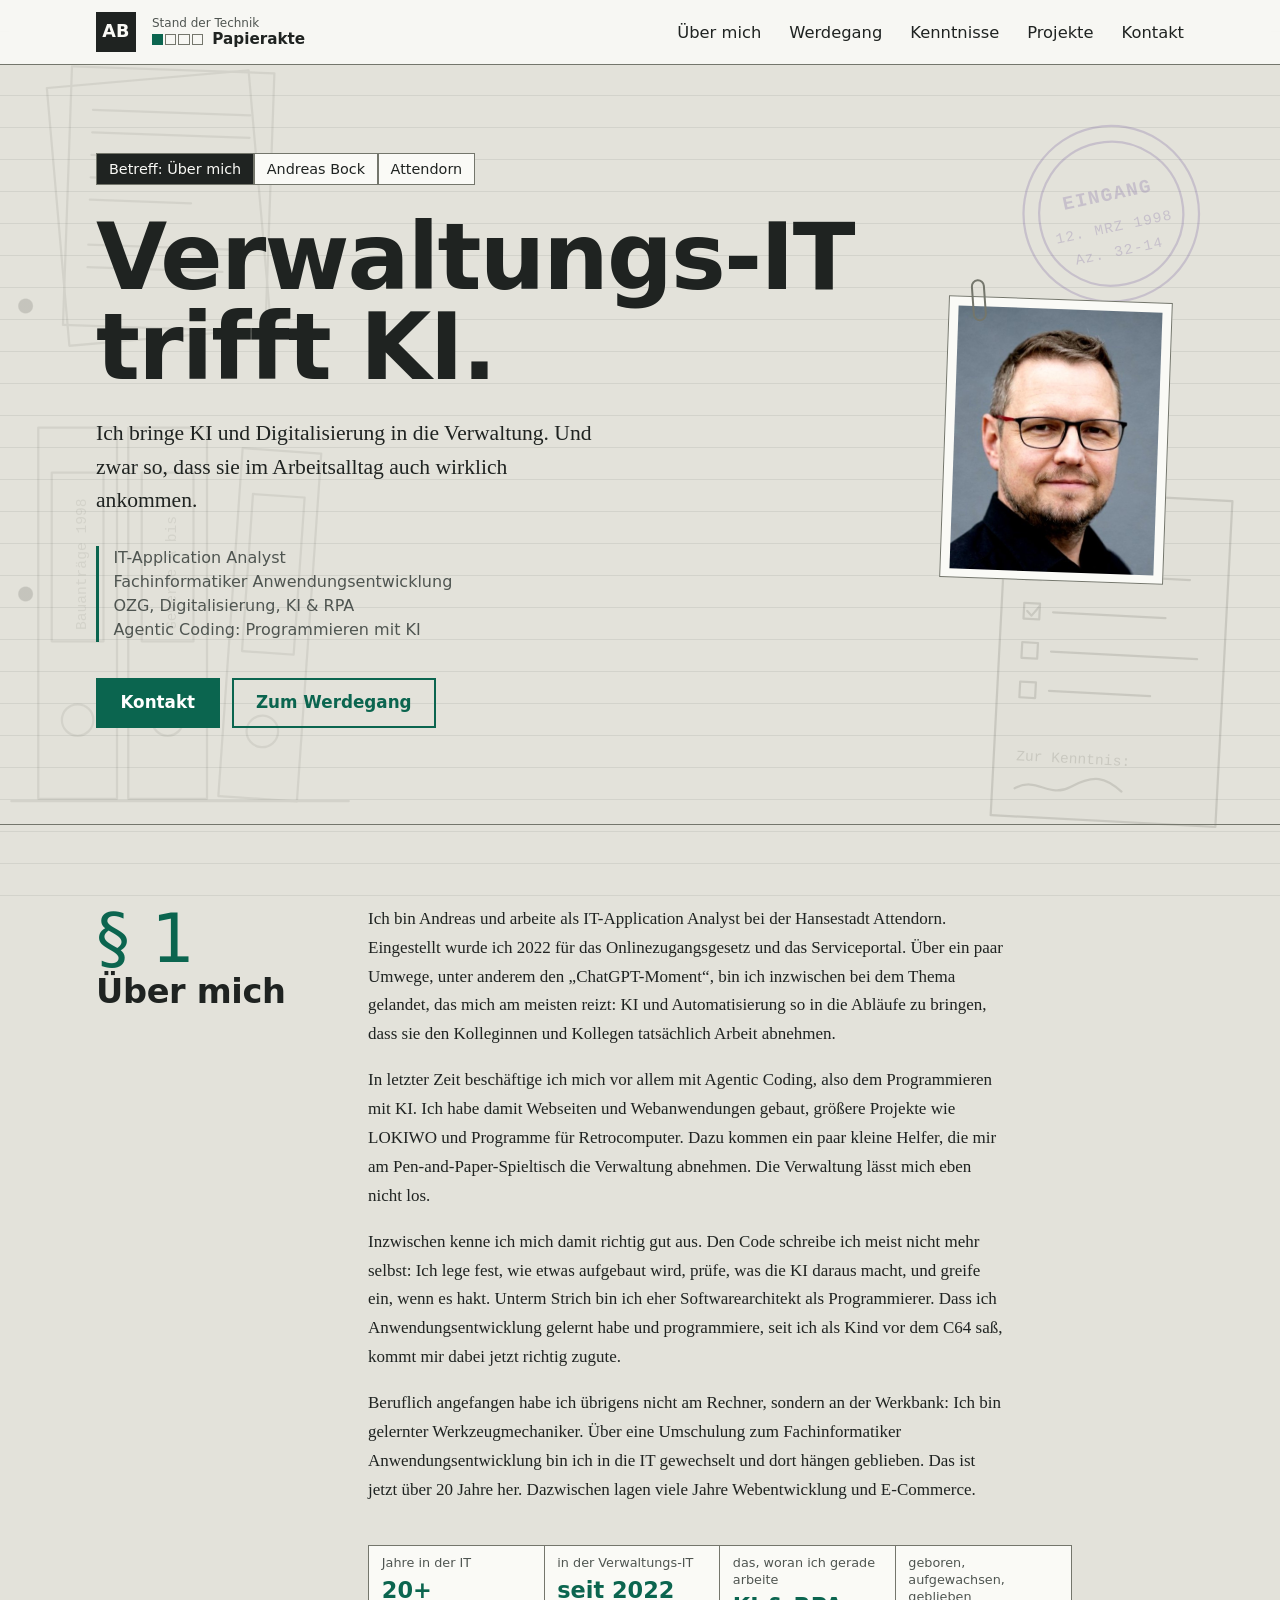
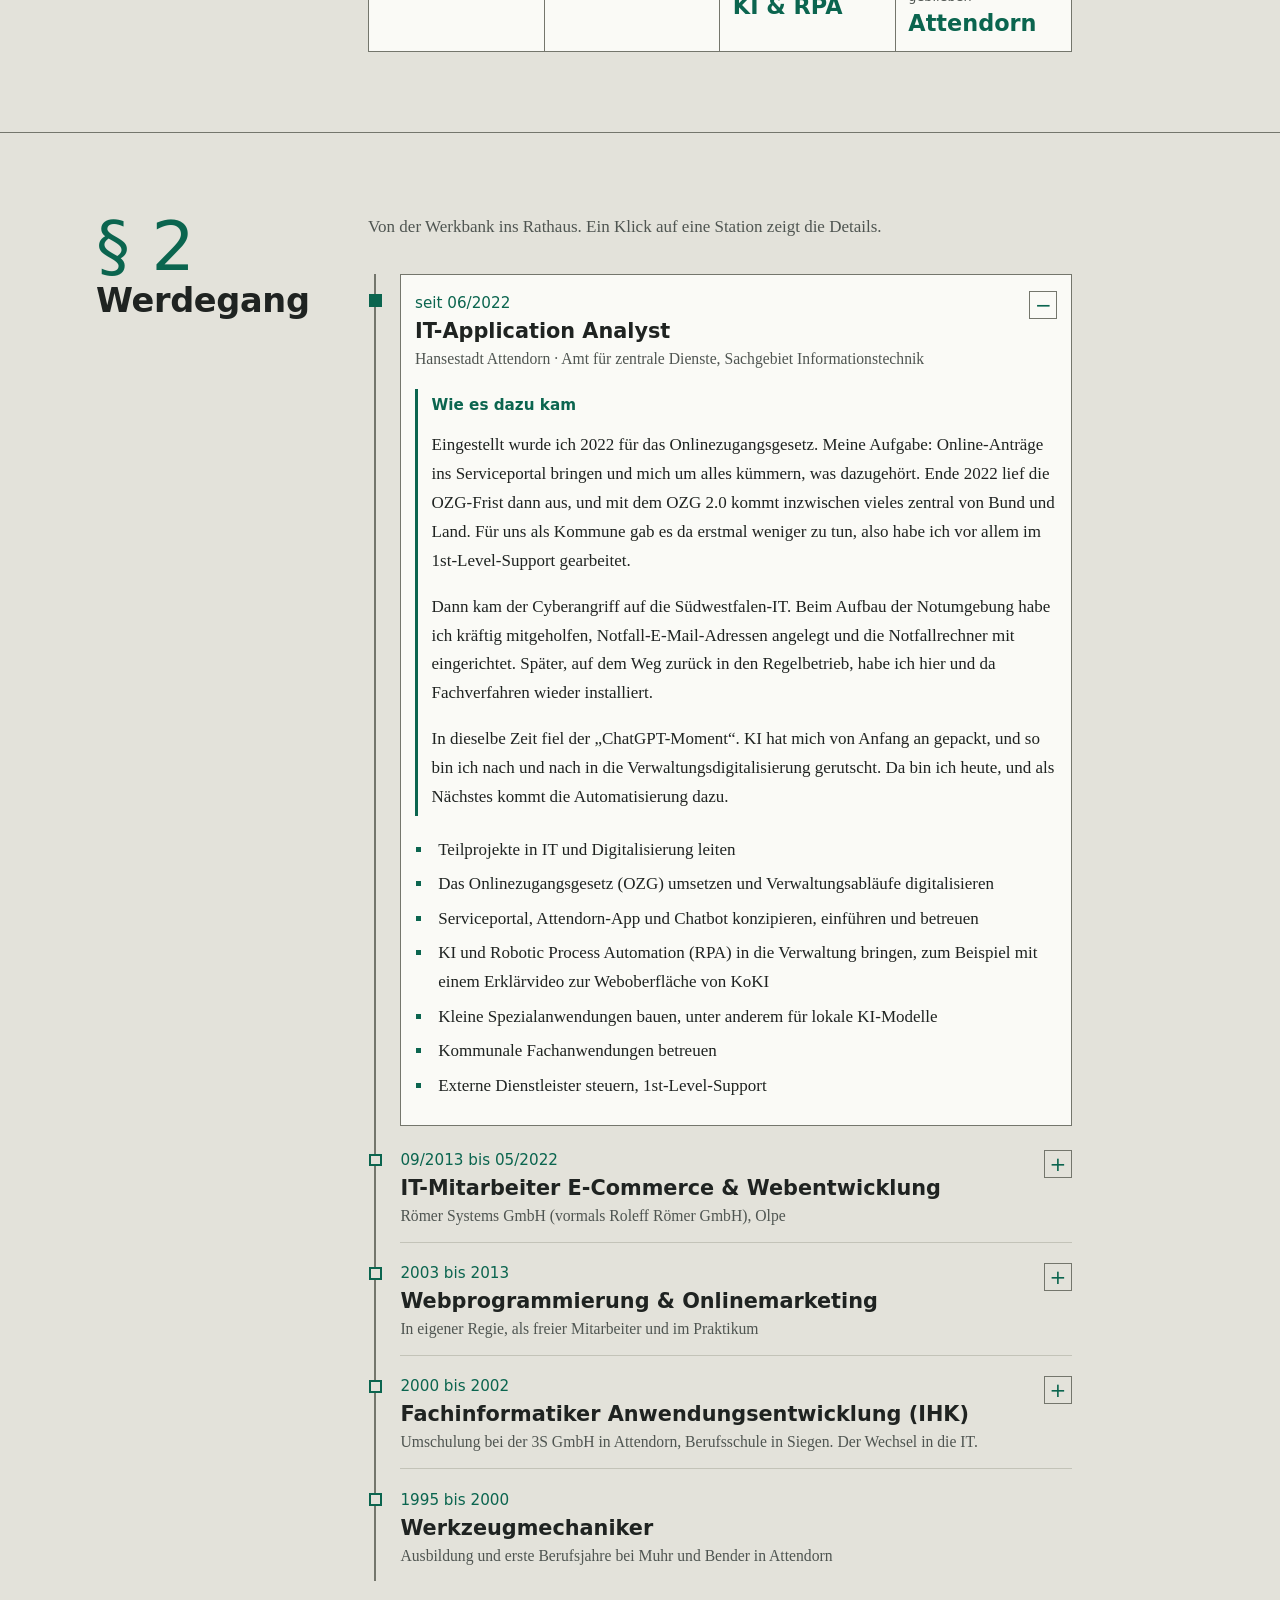
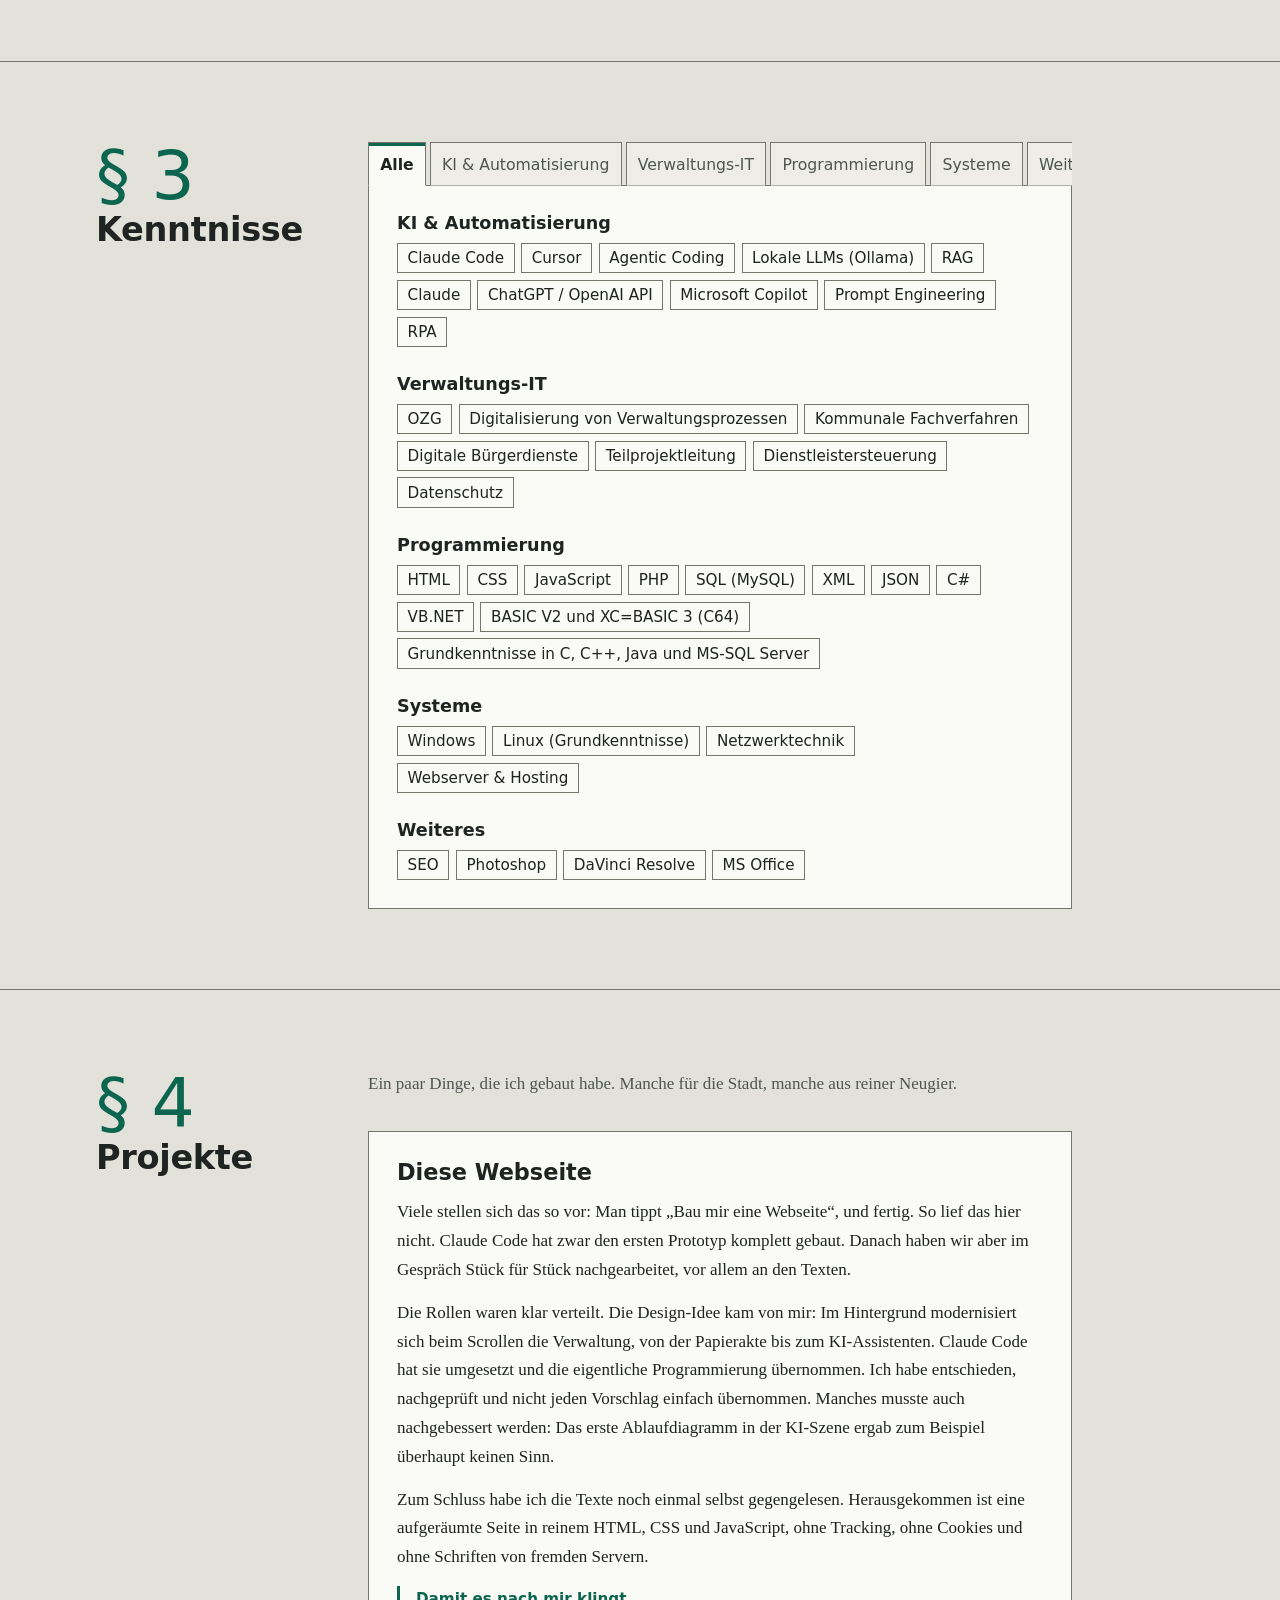
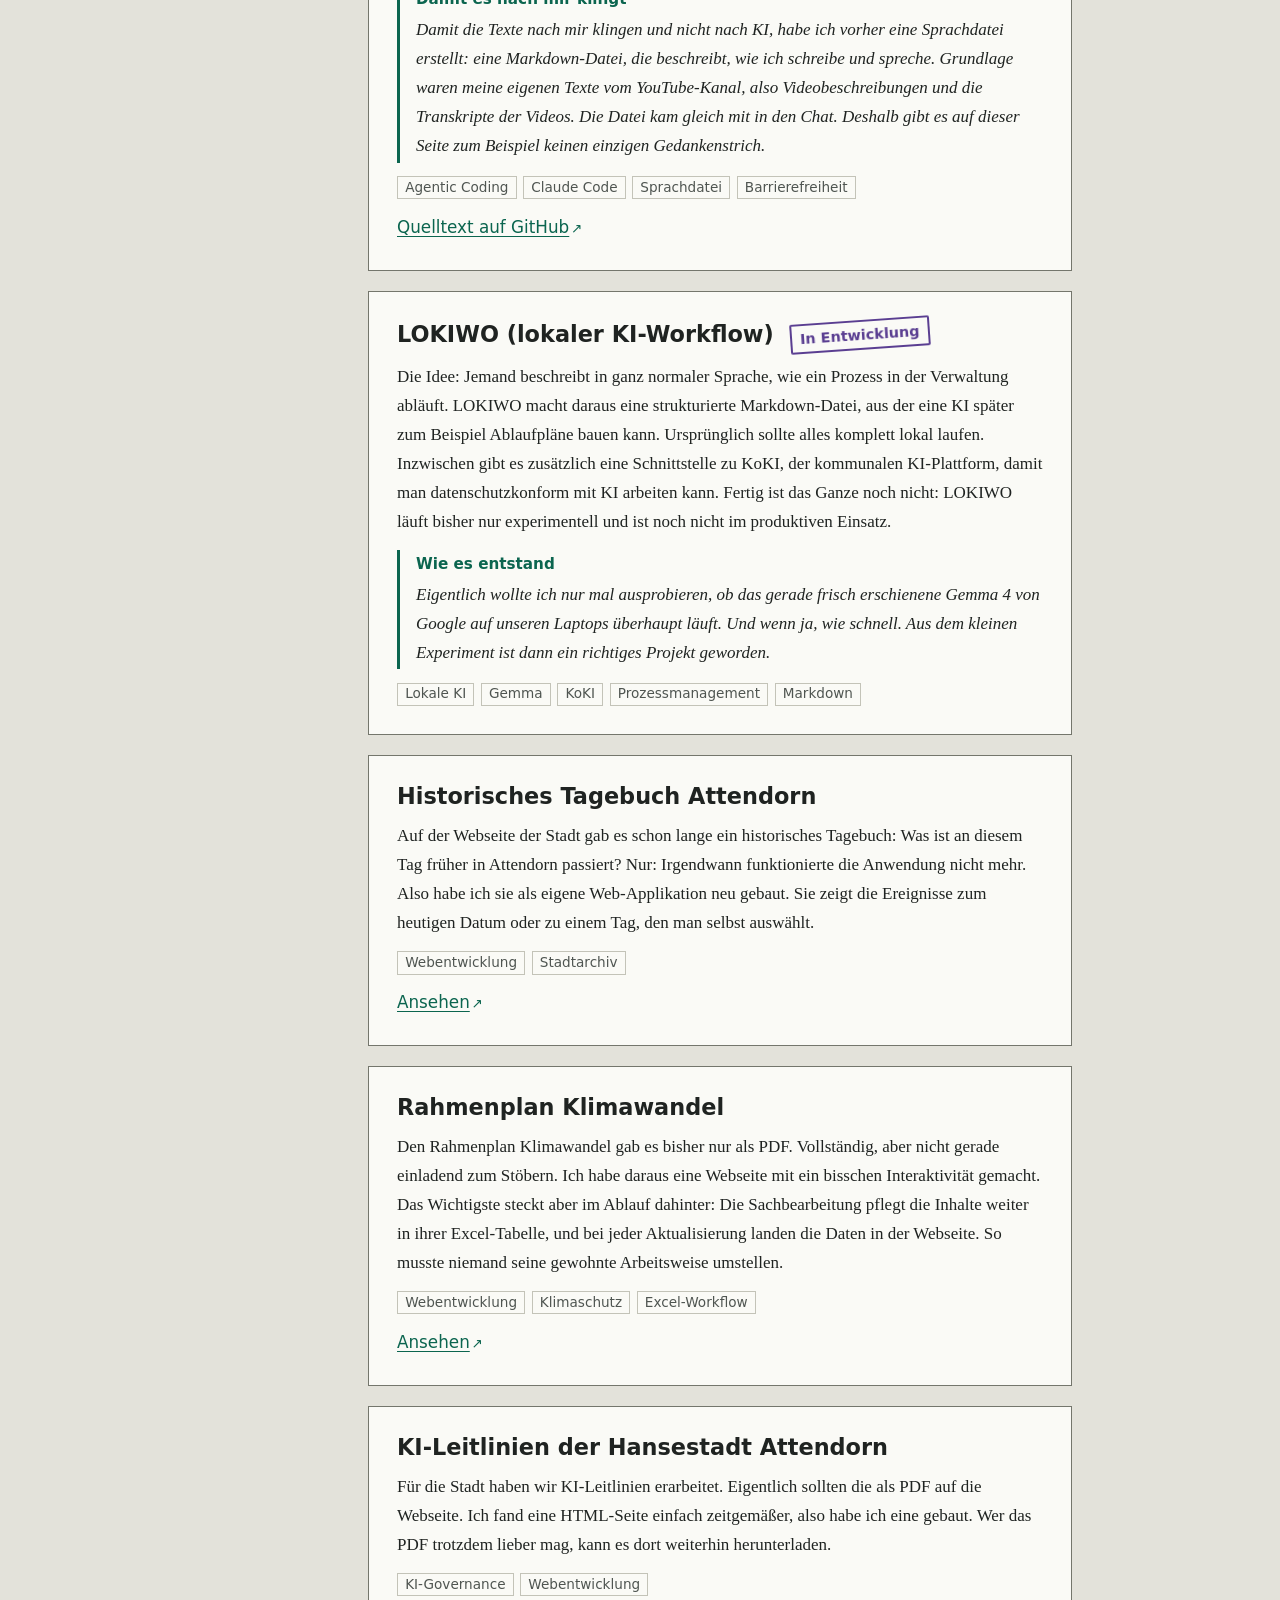
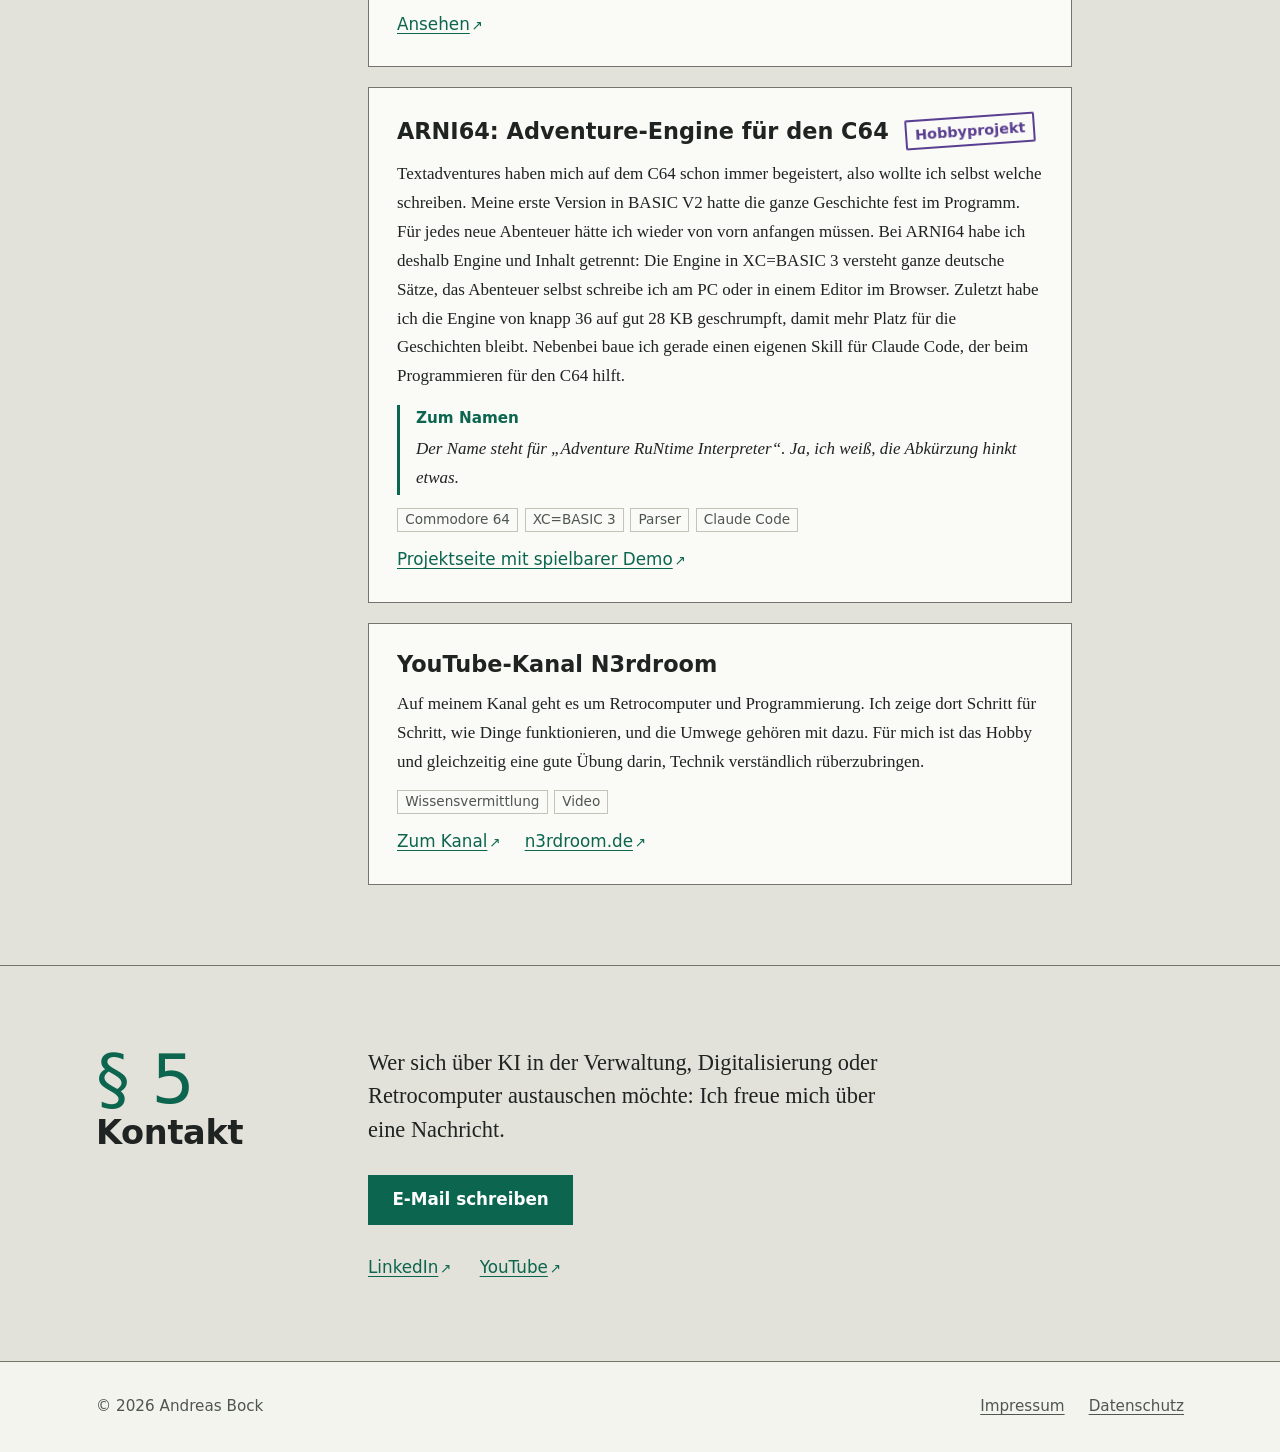
==== index.html @ 07f10ef7 "Persönliche Webseite von Andreas Bock Infoseite mit Werdegang, Kenntnissen, Projekten und Kontakt, d" ====
<!doctype html>
<html lang="de">
<head>
  <meta charset="utf-8">
  <meta name="viewport" content="width=device-width, initial-scale=1">
  <title>Andreas Bock | Verwaltungs-IT &amp; KI</title>
  <meta name="description" content="Andreas Bock, IT-Application Analyst aus Attendorn. Ich bringe Digitalisierung, KI und RPA in die Verwaltung. Hier gibt es meinen Werdegang, meine Kenntnisse und meine Projekte.">
  <meta name="color-scheme" content="light dark">
  <link rel="icon" href="assets/favicon.svg" type="image/svg+xml">
  <link rel="stylesheet" href="assets/css/style.css">
  <script>document.documentElement.classList.add("js");</script>
</head>
<body>
  <a class="skip-link" href="#main">Zum Inhalt springen</a>

  <!-- Hintergrund: Die Verwaltung modernisiert sich beim Scrollen.
       Papierakte → PDF → Webseite → KI. Rein dekorativ, Steuerung in main.js. -->
  <div class="eras" aria-hidden="true">
    <div class="era era--akte is-active" data-era="0">
      <svg class="era__side era__side--left" viewBox="0 0 320 800" preserveAspectRatio="xMinYMid meet">
        <g transform="rotate(-5 140 170)"><rect x="50" y="70" width="180" height="230"/></g>
        <g transform="rotate(2 150 175)">
          <rect x="60" y="62" width="180" height="230" class="fill"/>
          <path d="M80 100h140M80 120h140M80 140h110M80 160h140M80 180h90M80 220h140M80 240h120"/>
        </g>
        <g class="ordner">
          <rect x="34" y="380" width="70" height="330" class="fill"/>
          <rect x="46" y="420" width="46" height="150"/>
          <circle cx="69" cy="640" r="14"/>
          <text x="0" y="0" transform="translate(76 560) rotate(-90)">Bauanträge 1998</text>
          <rect x="114" y="380" width="70" height="330" class="fill"/>
          <rect x="126" y="420" width="46" height="150"/>
          <circle cx="149" cy="640" r="14"/>
          <text x="0" y="0" transform="translate(156 560) rotate(-90)">Gewerbe A bis K</text>
          <rect x="194" y="400" width="70" height="310" class="fill" transform="rotate(4 229 710)"/>
          <rect x="206" y="440" width="46" height="140" transform="rotate(4 229 710)"/>
          <circle cx="229" cy="650" r="14" transform="rotate(4 229 710)"/>
          <path d="M10 712h300"/>
        </g>
      </svg>
      <svg class="era__side era__side--right" viewBox="0 0 320 800" preserveAspectRatio="xMaxYMid meet">
        <g class="stempel" transform="rotate(-12 170 190)">
          <circle cx="170" cy="190" r="78"/>
          <circle cx="170" cy="190" r="64"/>
          <text x="170" y="178" text-anchor="middle" class="gross">EINGANG</text>
          <text x="170" y="206" text-anchor="middle">12. MRZ 1998</text>
          <text x="170" y="228" text-anchor="middle">Az. 32-14</text>
        </g>
        <path d="M118 360v-34a16 16 0 0 1 32 0v74a26 26 0 0 1-52 0v-62" class="klammer"/>
        <g transform="rotate(3 170 590)">
          <rect x="70" y="440" width="200" height="290" class="fill"/>
          <text x="90" y="478" class="gross">Laufzettel</text>
          <rect x="90" y="505" width="14" height="14"/><path d="M93 512l4 4 7-9"/><path d="M116 512h120"/>
          <rect x="90" y="540" width="14" height="14"/><path d="M93 547l4 4 7-9"/><path d="M116 547h100"/>
          <rect x="90" y="575" width="14" height="14"/><path d="M116 582h130"/>
          <rect x="90" y="610" width="14" height="14"/><path d="M116 617h90"/>
          <text x="90" y="680">Zur Kenntnis:</text>
          <path d="M90 705c20-12 30 8 50-4s30-10 45 2"/>
        </g>
      </svg>
    </div>

    <div class="era era--pdf" data-era="1">
      <svg class="era__side era__side--left" viewBox="0 0 320 800" preserveAspectRatio="xMinYMid meet">
        <g>
          <path d="M60 90h120l40 40v190H60z" class="fill"/><path d="M180 90v40h40"/>
          <rect x="84" y="150" width="56" height="28" class="voll"/><text x="112" y="170" text-anchor="middle" class="invers">PDF</text>
          <path d="M84 200h112M84 220h112M84 240h80M84 260h112M84 280h60"/>
          <text x="60" y="350">Antrag_final_v3.pdf</text>
        </g>
        <g transform="translate(20 0)">
          <path d="M60 430h120l40 40v190H60z" class="fill"/><path d="M180 430v40h40"/>
          <rect x="84" y="490" width="56" height="28" class="voll"/><text x="112" y="510" text-anchor="middle" class="invers">PDF</text>
          <path d="M84 540h112M84 560h112M84 580h80M84 600h112"/>
          <text x="60" y="690">Formular_NEU(2).pdf</text>
        </g>
      </svg>
      <svg class="era__side era__side--right" viewBox="0 0 320 800" preserveAspectRatio="xMaxYMid meet">
        <g>
          <rect x="70" y="130" width="200" height="56" rx="4" class="fill"/>
          <path d="M100 146v18m-8-8 8 8 8-8M90 172h20"/>
          <text x="128" y="164">Herunterladen</text>
          <path d="M226 168l0 30 8-7 6 12 6-3-6-12 10-1z" class="voll"/>
        </g>
        <g>
          <rect x="80" y="300" width="180" height="120" rx="6" class="fill"/>
          <rect x="105" y="270" width="130" height="40" class="fill"/>
          <rect x="105" y="400" width="130" height="80" class="fill"/>
          <path d="M120 425h100M120 445h100M120 465h70"/>
          <circle cx="235" cy="330" r="5" class="voll"/>
          <text x="80" y="520">Ausdrucken, ausfüllen,</text>
          <text x="80" y="542">unterschreiben, einscannen.</text>
        </g>
        <g>
          <rect x="90" y="600" width="160" height="110" rx="4" class="fill"/>
          <path d="M90 625h160"/>
          <text x="104" y="618">Posteingang (37)</text>
          <path d="M104 648h120M104 668h96M104 688h110"/>
        </g>
      </svg>
    </div>

    <div class="era era--web" data-era="2">
      <svg class="era__side era__side--left" viewBox="0 0 320 800" preserveAspectRatio="xMinYMid meet">
        <g>
          <rect x="30" y="110" width="270" height="340" rx="8" class="fill"/>
          <path d="M30 146h270"/>
          <circle cx="52" cy="128" r="6"/><circle cx="72" cy="128" r="6"/><circle cx="92" cy="128" r="6"/>
          <rect x="112" y="118" width="170" height="20" rx="10"/>
          <text x="124" y="133">serviceportal</text>
          <text x="54" y="186" class="gross">Antrag online stellen</text>
          <text x="54" y="220">Name</text><rect x="54" y="228" width="222" height="30" rx="3"/>
          <text x="54" y="282">E-Mail</text><rect x="54" y="290" width="222" height="30" rx="3"/>
          <rect x="54" y="338" width="16" height="16" rx="3"/><path d="M57 346l4 4 7-9"/>
          <text x="80" y="351">Daten sind korrekt</text>
          <rect x="54" y="378" width="110" height="36" rx="4" class="voll"/>
          <text x="109" y="401" text-anchor="middle" class="invers">Absenden</text>
        </g>
        <g>
          <rect x="60" y="520" width="210" height="120" rx="6" class="fill"/>
          <circle cx="94" cy="560" r="18"/><path d="M86 560l6 6 11-13"/>
          <text x="126" y="556" class="gross">Eingegangen</text>
          <text x="126" y="578">Vorgang 2024-0815</text>
          <path d="M84 608h160"/>
        </g>
      </svg>
      <svg class="era__side era__side--right" viewBox="0 0 320 800" preserveAspectRatio="xMaxYMid meet">
        <g>
          <rect x="110" y="200" width="150" height="300" rx="22" class="fill"/>
          <path d="M165 218h40"/>
          <rect x="128" y="240" width="114" height="60" rx="6"/>
          <rect x="128" y="312" width="114" height="60" rx="6"/>
          <rect x="128" y="384" width="114" height="60" rx="6"/>
          <path d="M140 262h70M140 280h50M140 334h80M140 352h40M140 406h60M140 424h70"/>
          <circle cx="185" cy="474" r="10"/>
        </g>
        <path d="M60 140h40v40h-40zM70 150h20v20h-20z"/>
        <path d="M60 560h200M60 580h160M60 600h180" class="duenn"/>
      </svg>
    </div>

    <div class="era era--ki" data-era="3">
      <!-- Links: Chat mit dem Assistenten. Rechts: woher die Antwort kommt,
           vorhandene Daten der Verwaltung fließen in die KI, die Antwort nennt die Quelle. -->
      <svg class="era__side era__side--left" viewBox="0 0 320 800" preserveAspectRatio="xMinYMid meet">
        <g>
          <rect x="30" y="140" width="270" height="420" rx="14" class="fill"/>
          <path d="M30 186h270"/>
          <text x="52" y="170" class="gross">Assistent</text>
          <rect x="54" y="206" width="230" height="64" rx="14" class="voll"/>
          <text x="70" y="232" class="invers">Was brauche ich für</text>
          <text x="70" y="252" class="invers">einen Anwohnerparkausweis?</text>
          <rect x="46" y="290" width="210" height="112" rx="14"/>
          <path d="M62 316h176M62 336h150M62 356h166"/>
          <rect x="62" y="370" width="132" height="20" rx="10"/>
          <text x="128" y="384" text-anchor="middle" class="klein">Quelle: Satzung § 3</text>
          <rect x="46" y="422" width="78" height="38" rx="14"/>
          <circle class="punkt" cx="68" cy="441" r="5"/>
          <circle class="punkt" cx="85" cy="441" r="5"/>
          <circle class="punkt" cx="102" cy="441" r="5"/>
          <rect x="46" y="500" width="238" height="40" rx="20"/>
          <text x="64" y="525">Frage stellen …</text>
        </g>
      </svg>
      <svg class="era__side era__side--right" viewBox="0 0 320 800" preserveAspectRatio="xMaxYMid meet">
        <g>
          <!-- Datenquellen -->
          <path d="M50 120v-8h44v56h-8"/>
          <path d="M42 120h32l12 12v44H42z" class="fill"/><path d="M74 120v12h12M50 144h28M50 154h28M50 164h18"/>
          <text x="64" y="200" text-anchor="middle">Satzungen</text>
          <ellipse cx="160" cy="120" rx="30" ry="9" class="fill"/>
          <path d="M130 120v46a30 9 0 0 0 60 0v-46M130 143a30 9 0 0 0 60 0"/>
          <text x="160" y="200" text-anchor="middle">Fachdaten</text>
          <rect x="224" y="112" width="54" height="62" rx="4" class="fill"/>
          <path d="M224 126h54"/>
          <text x="251" y="160" text-anchor="middle" class="gross">?</text>
          <text x="251" y="200" text-anchor="middle">FAQ</text>
          <!-- zusammenführen -->
          <path d="M64 212v40M160 212v40M251 212v40M64 252h187"/>
          <path d="M160 252v46m-7-8 7 8 7-8"/>
          <!-- KI -->
          <circle cx="160" cy="362" r="58" class="duenn"/>
          <circle cx="160" cy="362" r="44" class="fill"/>
          <text x="160" y="368" text-anchor="middle" class="gross">KI</text>
          <path d="M160 422v42m-7-8 7 8 7-8"/>
          <!-- Antwort mit Quellenangabe -->
          <path d="M74 472h172a14 14 0 0 1 14 14v82a14 14 0 0 1-14 14H104l-20 16 4-16h-14a14 14 0 0 1-14-14v-82a14 14 0 0 1 14-14z" class="fill"/>
          <text x="78" y="500" class="gross">Antwort</text>
          <path d="M78 520h162M78 538h124"/>
          <rect x="78" y="552" width="132" height="20" rx="10" class="voll"/>
          <text x="144" y="566" text-anchor="middle" class="klein invers">Quelle: Satzung § 3</text>
        </g>
      </svg>
    </div>
  </div>

  <header class="site-header">
    <nav class="nav container" aria-label="Hauptnavigation">
      <a class="nav__brand" href="#top" aria-label="Andreas Bock, zum Seitenanfang">AB</a>
      <p class="epoche" aria-hidden="true">
        <span class="epoche__label">Stand der Technik</span>
        <span class="epoche__name" data-epoche-name>Papierakte</span>
        <span class="epoche__balken"><i></i><i></i><i></i><i></i></span>
      </p>
      <button class="nav__toggle" type="button" aria-expanded="false" aria-controls="nav-menu">
        <span class="nav__toggle-bar" aria-hidden="true"></span>
        <span class="visually-hidden">Menü</span>
      </button>
      <ul class="nav__menu" id="nav-menu">
        <li><a href="#ueber-mich">Über mich</a></li>
        <li><a href="#werdegang">Werdegang</a></li>
        <li><a href="#kenntnisse">Kenntnisse</a></li>
        <li><a href="#projekte">Projekte</a></li>
        <li><a href="#kontakt">Kontakt</a></li>
      </ul>
    </nav>
  </header>

  <main id="main">
    <section class="hero" id="top">
      <div class="container hero__inner">
        <div class="hero__text">
          <!-- Beschriftungsfeld wie auf einem Aktendeckel -->
          <p class="aktenschild">
            <span class="aktenschild__feld">Betreff: Über mich</span>
            <span class="aktenschild__feld">Andreas Bock</span>
            <span class="aktenschild__feld">Attendorn</span>
          </p>
          <h1 class="hero__title"><span class="nowrap">Verwaltungs-IT</span> trifft KI.</h1>
          <p class="hero__lead">
            Ich bringe KI und Digitalisierung in die Verwaltung. Und zwar so, dass sie im
            Arbeitsalltag auch wirklich ankommen.
          </p>
          <ul class="hero__roles">
            <li>IT-Application Analyst</li>
            <li>Fachinformatiker Anwendungsentwicklung</li>
            <li>OZG, Digitalisierung, KI&nbsp;&amp;&nbsp;RPA</li>
            <li>Agentic Coding: Programmieren mit KI</li>
          </ul>
          <div class="hero__actions">
            <a class="button button--primary" href="#kontakt">Kontakt</a>
            <a class="button button--ghost" href="#werdegang">Zum Werdegang</a>
          </div>
        </div>
        <!-- Passbild mit Büroklammer. Bild im Format 35:45. -->
        <figure class="passbild">
          <img src="assets/img/andreas-bock.jpg" alt="Porträt von Andreas Bock" width="467" height="600">
        </figure>
      </div>
    </section>

    <section class="section" id="ueber-mich" aria-labelledby="ueber-mich-titel">
      <div class="container section__grid">
        <header class="section__head">
          <p class="section__nr" aria-hidden="true">§ 1</p>
          <h2 class="section__title" id="ueber-mich-titel">Über mich</h2>
        </header>
        <div class="section__body about">
          <p>
            Ich bin Andreas und arbeite als IT-Application Analyst bei der Hansestadt Attendorn.
            Eingestellt wurde ich 2022 für das Onlinezugangsgesetz und das Serviceportal. Über ein
            paar Umwege, unter anderem den „ChatGPT-Moment“, bin ich inzwischen bei dem Thema
            gelandet, das mich am meisten reizt: KI und Automatisierung so in die Abläufe zu
            bringen, dass sie den Kolleginnen und Kollegen tatsächlich Arbeit abnehmen.
          </p>
          <p>
            In letzter Zeit beschäftige ich mich vor allem mit Agentic Coding, also dem
            Programmieren mit KI. Ich habe damit Webseiten und Webanwendungen gebaut, größere
            Projekte wie LOKIWO und Programme für Retrocomputer. Dazu kommen ein paar kleine
            Helfer, die mir am Pen-and-Paper-Spieltisch die Verwaltung abnehmen. Die
            Verwaltung lässt mich eben nicht los.
          </p>
          <p>
            Inzwischen kenne ich mich damit richtig gut aus. Den Code schreibe ich meist nicht
            mehr selbst: Ich lege fest, wie etwas aufgebaut wird, prüfe, was die KI daraus macht,
            und greife ein, wenn es hakt. Unterm Strich bin ich eher Softwarearchitekt als
            Programmierer. Dass ich Anwendungsentwicklung gelernt habe und programmiere, seit ich
            als Kind vor dem C64 saß, kommt mir dabei jetzt richtig zugute.
          </p>
          <p>
            Beruflich angefangen habe ich übrigens nicht am Rechner, sondern an der Werkbank: Ich bin
            gelernter Werkzeugmechaniker. Über eine Umschulung zum Fachinformatiker
            Anwendungsentwicklung bin ich in die IT gewechselt und dort hängen geblieben. Das ist
            jetzt über 20&nbsp;Jahre her. Dazwischen lagen viele Jahre Webentwicklung und E-Commerce.
          </p>
          <ul class="facts" aria-label="Kurz zusammengefasst">
          <li class="fact"><span class="fact__value">20+</span><span class="fact__label">Jahre in der IT</span></li>
          <li class="fact"><span class="fact__value">seit 2022</span><span class="fact__label">in der Verwaltungs-IT</span></li>
          <li class="fact"><span class="fact__value">KI &amp; RPA</span><span class="fact__label">das, woran ich gerade arbeite</span></li>
          <li class="fact"><span class="fact__value">Attendorn</span><span class="fact__label">geboren, aufgewachsen, geblieben</span></li>
          </ul>
        </div>
      </div>
    </section>

    <section class="section" data-epoche="1" id="werdegang" aria-labelledby="werdegang-titel">
      <div class="container section__grid">
        <header class="section__head">
          <p class="section__nr" aria-hidden="true">§ 2</p>
          <h2 class="section__title" id="werdegang-titel">Werdegang</h2>
        </header>
        <div class="section__body">
          <p class="section__intro">Von der Werkbank ins Rathaus. Ein Klick auf eine Station zeigt die Details.</p>
          <ol class="timeline" id="timeline"></ol>
        </div>
      </div>
    </section>

    <section class="section" data-epoche="2" id="kenntnisse" aria-labelledby="kenntnisse-titel">
      <div class="container section__grid">
        <header class="section__head">
          <p class="section__nr" aria-hidden="true">§ 3</p>
          <h2 class="section__title" id="kenntnisse-titel">Kenntnisse</h2>
        </header>
        <div class="section__body">
          <div class="filter" role="group" aria-label="Kenntnisse filtern" id="skill-filter"></div>
          <div class="skills" id="skills" aria-live="polite"></div>
        </div>
      </div>
    </section>

    <section class="section" data-epoche="3" id="projekte" aria-labelledby="projekte-titel">
      <div class="container section__grid">
        <header class="section__head">
          <p class="section__nr" aria-hidden="true">§ 4</p>
          <h2 class="section__title" id="projekte-titel">Projekte</h2>
        </header>
        <div class="section__body">
          <p class="section__intro">
            Ein paar Dinge, die ich gebaut habe. Manche für die Stadt, manche aus reiner Neugier.
          </p>
          <div class="projects" id="projects"></div>
        </div>
      </div>
    </section>

    <section class="section" id="kontakt" aria-labelledby="kontakt-titel">
      <div class="container section__grid">
        <header class="section__head">
          <p class="section__nr" aria-hidden="true">§ 5</p>
          <h2 class="section__title" id="kontakt-titel">Kontakt</h2>
        </header>
        <div class="section__body contact">
          <p class="contact__lead">
            Wer sich über KI in der Verwaltung, Digitalisierung oder Retrocomputer austauschen
            möchte: Ich freue mich über eine Nachricht.
          </p>
          <p>
            <a class="button button--primary js-email" href="#kontakt">E-Mail schreiben</a>
          </p>
          <noscript><p>E-Mail: andreas.bock02 [at] gmail.com</p></noscript>
          <ul class="contact__links" id="profile-links"></ul>
        </div>
      </div>
    </section>
  </main>

  <footer class="site-footer">
    <div class="container site-footer__inner">
      <p>© <span class="js-year">2026</span> Andreas Bock</p>
      <ul class="site-footer__links">
        <li><a href="impressum.html">Impressum</a></li>
        <li><a href="datenschutz.html">Datenschutz</a></li>
      </ul>
    </div>
  </footer>

  <script src="content/profil.js"></script>
  <script src="assets/js/main.js"></script>
</body>
</html>
---- assets/css/style.css ----
/* ==========================================================================
   Webseite Andreas Bock
   Leitidee: Beim Scrollen modernisiert sich die Verwaltung im Hintergrund,
   von der Papierakte über PDF und Online-Formular bis zum KI-Assistenten.

   Vorbild für den Vordergrund ist die Amtsstube selbst:
   - Recyclingpapier statt Hochglanz, Grünstift als Akzent (in Behörden die Farbe
     der Leitung), Stempelviolett für Status-Stempel und später den KI-Assistenten.
   - DIN als Schrift der Amtsschilder für Überschriften und Beschriftungen,
     eine ruhige Serif für den Fließtext.
   - Formular-Layout: Randspalte mit „§ n“ und Überschrift, rechts der Inhalt.
   Nur Systemschriften, nichts wird von fremden Servern geladen.
   ========================================================================== */

:root {
  /* Inhalt */
  --text: #1f2321;
  --muted: #4f5551;
  --line: #c3c3b8;
  --line-strong: #74766c;
  --surface: #fafaf6;
  --accent: #0b654f;          /* Grünstift */
  --accent-strong: #074a3a;
  --accent-soft: #dde9e2;
  --on-accent: #ffffff;
  --stempel: #5a3e91;         /* Stempelkissen */
  --focus: #b8420d;

  /* Epochen-Hintergründe */
  --akte-bg: #e3e2da;         /* Recyclingpapier */
  --akte-ink: #66665b;
  --akte-linie: rgb(70 80 75 / 0.10);
  --akte-loch: rgb(40 40 34 / 0.16);
  --pdf-bg: #dcdee2;          /* Grau des PDF-Betrachters */
  --pdf-ink: #5c636d;
  --pdf-blatt: rgb(255 255 255 / 0.38);
  --web-bg: #e6edf1;
  --web-ink: #476378;
  --web-raster: rgb(40 90 120 / 0.07);
  --ki-bg: #e9e7f1;
  --ki-ink: #5a4f98;

  --din: Bahnschrift, "DIN Alternate", "DIN Next", "D-DIN", "Roboto Condensed",
         "Arial Narrow", system-ui, sans-serif;
  --text-serif: Charter, "Bitstream Charter", "Sitka Text", Cambria, Georgia, serif;
  --schreibmaschine: "Courier New", Courier, monospace;
  --header-h: 4rem;
  --max: 72rem;
  --rand: 14rem;              /* Breite der Randspalte */
}

@media (prefers-color-scheme: dark) {
  :root {
    --text: #e4e5df;
    --muted: #a7aaa2;
    --line: #3a3d38;
    --line-strong: #6a6e66;
    --surface: #222421;
    --accent: #72c4a7;
    --accent-strong: #a0dcc6;
    --accent-soft: #1b2e27;
    --on-accent: #08201a;
    --stempel: #b7a3e8;
    --focus: #f59a5b;

    --akte-bg: #1a1b19;
    --akte-ink: #9c9b8c;
    --akte-linie: rgb(220 225 215 / 0.05);
    --akte-loch: rgb(0 0 0 / 0.45);
    --pdf-bg: #17181b;
    --pdf-ink: #8b939e;
    --pdf-blatt: rgb(255 255 255 / 0.03);
    --web-bg: #111920;
    --web-ink: #7e9db6;
    --web-raster: rgb(140 180 210 / 0.06);
    --ki-bg: #16141f;
    --ki-ink: #a49be6;
  }
}

/* ---------- Grundlagen ---------- */

*, *::before, *::after { box-sizing: border-box; }

html {
  scroll-behavior: smooth;
  scroll-padding-top: calc(var(--header-h) + 1rem);
  -webkit-text-size-adjust: 100%;
}

@media (prefers-reduced-motion: reduce) {
  html { scroll-behavior: auto; }
  *, *::before, *::after { transition: none !important; animation: none !important; }
}

body {
  margin: 0;
  background: var(--akte-bg); /* Fallback ohne JavaScript */
  color: var(--text);
  font-family: var(--text-serif);
  font-size: 1.0625rem;
  line-height: 1.7;
  font-kerning: normal;
}

h1, h2, h3 {
  margin: 0;
  font-family: var(--din);
  font-weight: 600;
  line-height: 1.1;
}
p { margin: 0 0 1em; }
p:last-child { margin-bottom: 0; }
ul, ol { margin: 0; padding: 0; list-style: none; }

a { color: var(--accent); text-decoration-thickness: 1px; text-underline-offset: 0.2em; }
a:hover { color: var(--accent-strong); text-decoration-thickness: 2px; }

a.external::after {
  content: "\2197"; /* ↗ */
  display: inline-block;
  margin-left: 0.15em;
  font-size: 0.8em;
  text-decoration: none;
}

:focus-visible {
  outline: 3px solid var(--focus);
  outline-offset: 3px;
}

.container {
  width: 100%;
  max-width: var(--max);
  margin: 0 auto;
  padding: 0 1rem;
}
@media (min-width: 640px) { .container { padding: 0 2rem; } }

.nowrap { white-space: nowrap; }

.visually-hidden {
  position: absolute !important;
  width: 1px; height: 1px;
  overflow: hidden;
  clip: rect(0 0 0 0);
  white-space: nowrap;
}

.skip-link {
  position: absolute;
  left: 1rem; top: -4rem;
  z-index: 100;
  padding: 0.6rem 1rem;
  background: var(--accent);
  color: var(--on-accent);
  font-family: var(--din);
}
.skip-link:focus { top: 1rem; color: var(--on-accent); }

/* ---------- Epochen im Hintergrund ---------- */

.eras {
  position: fixed;
  inset: 0;
  z-index: -1;
  pointer-events: none;
}
.era {
  position: absolute;
  inset: 0;
  opacity: 0;
  transition: opacity 0.25s linear;
}
.era--akte { opacity: 1; } /* Startzustand, auch ohne JavaScript */

/* Papierakte: Kanzleilinien und am linken Rand die Lochung für den Ordner */
.era--akte {
  color: var(--akte-ink);
  background:
    repeating-linear-gradient(180deg, transparent 0 calc(2rem - 1px), var(--akte-linie) calc(2rem - 1px) 2rem),
    var(--akte-bg);
}
@media (min-width: 1100px) {
  .era--akte {
    background:
      radial-gradient(circle at 1.6rem 34%, var(--akte-loch) 0.42rem, transparent 0.5rem),
      radial-gradient(circle at 1.6rem 66%, var(--akte-loch) 0.42rem, transparent 0.5rem),
      repeating-linear-gradient(180deg, transparent 0 calc(2rem - 1px), var(--akte-linie) calc(2rem - 1px) 2rem),
      var(--akte-bg);
  }
}
.era--akte .era__side text { font-family: var(--schreibmaschine); }

/* PDF: das Grau des Betrachters, in der Mitte die helle Seite */
.era--pdf {
  color: var(--pdf-ink);
  background:
    linear-gradient(90deg, transparent calc(50% - 26rem), var(--pdf-blatt) calc(50% - 26rem), var(--pdf-blatt) calc(50% + 26rem), transparent calc(50% + 26rem)),
    var(--pdf-bg);
}
.era--pdf .era__side text { font-family: Arial, Helvetica, sans-serif; }

.era--web {
  color: var(--web-ink);
  background:
    repeating-linear-gradient(90deg, transparent 0 39px, var(--web-raster) 39px 40px),
    repeating-linear-gradient(180deg, transparent 0 39px, var(--web-raster) 39px 40px),
    var(--web-bg);
}
.era--web .era__side text { font-family: system-ui, -apple-system, "Segoe UI", Roboto, sans-serif; }

.era--ki {
  color: var(--ki-ink);
  background:
    radial-gradient(60vw 50vh at 85% 15%, color-mix(in srgb, var(--ki-ink) 14%, transparent), transparent 70%),
    radial-gradient(50vw 50vh at 10% 90%, color-mix(in srgb, var(--ki-ink) 8%, transparent), transparent 70%),
    var(--ki-bg);
}
.era--ki .era__side text { font-family: system-ui, -apple-system, "Segoe UI", Roboto, sans-serif; }

.era__side {
  position: absolute;
  top: 0;
  height: 100vh;
  width: auto;
  max-width: 40vw;
  opacity: 0.14;
  fill: none;
  stroke: currentColor;
  stroke-width: 2;
  stroke-linecap: round;
  stroke-linejoin: round;
}
.era__side--left { left: 0; }
.era__side--right { right: 0; }
@media (min-width: 1100px) { .era__side { opacity: 0.2; } }
/* Links liegt die Randspalte mit § und Überschrift; dort leiser zeichnen,
   bis der Seitenrand breit genug ist, dass sich nichts mehr überlappt. */
@media (min-width: 900px) { .era__side--left { opacity: 0.12; } }
@media (min-width: 1800px) { .era__side { opacity: 0.5; } }

.era__side text {
  fill: currentColor;
  stroke: none;
  font-size: 13px;
}
.era__side text.gross { font-size: 17px; font-weight: 700; }
.era__side text.klein { font-size: 11px; }
.era__side .fill { fill: color-mix(in srgb, currentColor 7%, transparent); }
.era__side .voll { fill: currentColor; }
.era__side text.invers { fill: var(--surface); font-weight: 700; }
.era__side .duenn { stroke-width: 1; stroke-dasharray: 4 6; }
.era--akte .stempel { color: var(--stempel); }
.era--akte .stempel text { letter-spacing: 0.08em; }

/* Tipp-Punkte des KI-Assistenten */
.era__side .punkt { fill: currentColor; stroke: none; animation: tippen 1.2s infinite ease-in-out; }
.era__side .punkt:nth-of-type(2) { animation-delay: 0.15s; }
.era__side .punkt:nth-of-type(3) { animation-delay: 0.3s; }
@keyframes tippen {
  0%, 60%, 100% { opacity: 0.25; }
  30% { opacity: 1; }
}

/* ---------- Buttons ---------- */

.button {
  display: inline-flex;
  align-items: center;
  justify-content: center;
  min-height: 3rem;
  padding: 0.55rem 1.4rem;
  border: 2px solid var(--accent);
  font-family: var(--din);
  font-size: 1.05rem;
  font-weight: 600;
  text-decoration: none;
  transition: background-color 0.15s, color 0.15s;
}
.button--primary { background: var(--accent); color: var(--on-accent); }
.button--primary:hover { background: var(--accent-strong); border-color: var(--accent-strong); color: var(--on-accent); }
.button--ghost { color: var(--accent); background: transparent; }
.button--ghost:hover { background: var(--accent-soft); color: var(--accent-strong); }

/* ---------- Kopfzeile / Navigation ---------- */

.site-header {
  position: sticky;
  top: 0;
  z-index: 50;
  background: color-mix(in srgb, var(--surface) 88%, transparent);
  backdrop-filter: blur(8px);
  -webkit-backdrop-filter: blur(8px);
  border-bottom: 1px solid var(--line-strong);
}

.nav {
  display: flex;
  align-items: center;
  gap: 1rem;
  height: var(--header-h);
  font-family: var(--din);
}

.nav__brand {
  display: grid;
  place-items: center;
  flex: none;
  width: 2.5rem; height: 2.5rem;
  background: var(--text);
  color: var(--surface);
  font-size: 1.1rem;
  font-weight: 700;
  letter-spacing: 0.02em;
  text-decoration: none;
}
.nav__brand:hover { background: var(--accent); color: var(--on-accent); }

/* Epochen-Anzeige im Kopf: wie die Schrittanzeige eines Online-Antrags */
.epoche {
  display: grid;
  grid-template-columns: auto auto;
  grid-template-areas: "label label" "balken name";
  align-items: center;
  column-gap: 0.6rem;
  margin: 0 auto 0 0;
  line-height: 1.2;
}
.epoche__label { grid-area: label; font-size: 0.75rem; color: var(--muted); }
.epoche__name { grid-area: name; font-size: 0.95rem; font-weight: 600; white-space: nowrap; }
.epoche__balken { grid-area: balken; display: flex; gap: 2px; }
.epoche__balken i {
  width: 0.7rem; height: 0.7rem;
  border: 1.5px solid var(--line-strong);
  transition: background-color 0.3s, border-color 0.3s;
}
.epoche__balken i.is-on { background: var(--accent); border-color: var(--accent); }

.nav__menu a {
  color: var(--text);
  text-decoration: none;
  font-size: 1.02rem;
}
.nav__menu a:hover { color: var(--accent); text-decoration: underline; }

.nav__toggle {
  display: none;
  flex: none;
  width: 2.75rem; height: 2.75rem;
  padding: 0;
  border: 1.5px solid var(--line-strong);
  background: transparent;
  color: var(--text);
  cursor: pointer;
}
.nav__toggle-bar,
.nav__toggle-bar::before,
.nav__toggle-bar::after {
  display: block;
  width: 1.2rem; height: 2px;
  margin: 0 auto;
  background: currentColor;
  transition: transform 0.2s;
}
.nav__toggle-bar { position: relative; }
.nav__toggle-bar::before,
.nav__toggle-bar::after { content: ""; position: absolute; left: 0; }
.nav__toggle-bar::before { top: -6px; }
.nav__toggle-bar::after { top: 6px; }
.nav__toggle[aria-expanded="true"] .nav__toggle-bar { background: transparent; }
.nav__toggle[aria-expanded="true"] .nav__toggle-bar::before { transform: translateY(6px) rotate(45deg); }
.nav__toggle[aria-expanded="true"] .nav__toggle-bar::after { transform: translateY(-6px) rotate(-45deg); }

@media (min-width: 861px) {
  .nav__menu { display: flex; gap: 1.75rem; }
}

/* Auf schmalen Bildschirmen klappt das Menü unter der Kopfzeile auf. Ohne JavaScript
   (kein Klick möglich) bleibt es einfach sichtbar. */
@media (max-width: 860px) {
  .js .nav__toggle { display: block; }
  .nav__menu { display: flex; flex-wrap: wrap; gap: 0.25rem 1rem; font-size: 0.9rem; }
  .js .nav__menu {
    position: absolute;
    top: var(--header-h); left: 0; right: 0;
    display: none;
    padding: 0.25rem 1rem 0.75rem;
    background: var(--surface);
    border-bottom: 1px solid var(--line-strong);
  }
  .js .nav__menu.is-open { display: block; }
  .js .nav__menu a { display: block; padding: 0.8rem 0.25rem; border-bottom: 1px solid var(--line); font-size: 1.1rem; }
  .js .nav__menu li:last-child a { border-bottom: 0; }
}

/* ---------- Hero ---------- */

.hero { padding: 2.5rem 0 3.5rem; }
@media (min-width: 761px) { .hero { padding: 5.5rem 0 6rem; } }

.hero__inner {
  display: grid;
  gap: 2.25rem;
  align-items: start;
}
@media (min-width: 761px) {
  .hero__inner { grid-template-columns: 1fr auto; gap: 4rem; align-items: center; }
}

/* Beschriftungsfeld vom Aktendeckel */
.aktenschild {
  display: inline-grid;
  grid-template-columns: auto auto;
  gap: 1.5px;
  margin-bottom: 1.75rem;
  border: 1.5px solid var(--line-strong);
  background: var(--line-strong);
  font-family: var(--din);
  font-size: 0.9rem;
  line-height: 1.3;
}
@media (min-width: 480px) { .aktenschild { grid-template-columns: repeat(3, auto); } }
.aktenschild__feld { padding: 0.35rem 0.75rem; background: var(--surface); }
.aktenschild__feld:first-child { background: var(--text); color: var(--surface); }
@media (max-width: 479px) { .aktenschild__feld:first-child { grid-column: 1 / -1; } }

.hero__title {
  font-size: clamp(2.75rem, 10vw, 5.75rem);
  font-weight: 700;
  font-stretch: 87.5%;
  line-height: 0.98;
  letter-spacing: -0.02em;
  text-wrap: balance;
}
.hero__lead {
  margin: 1.5rem 0 1.75rem;
  max-width: 32rem;
  font-size: clamp(1.15rem, 2.6vw, 1.35rem);
  line-height: 1.55;
}
.hero__roles {
  padding-left: 0.9rem;
  border-left: 3px solid var(--accent);
  font-family: var(--din);
  font-size: 1rem;
  line-height: 1.5;
  color: var(--muted);
}
.hero__actions { display: flex; flex-wrap: wrap; gap: 0.75rem; margin-top: 2.25rem; }

/* Passbild mit Büroklammer */
.passbild {
  position: relative;
  margin: 0;
  order: -1;
  justify-self: start;
  width: clamp(7.5rem, 26vw, 14rem);
  padding: 0.55rem;
  background: var(--surface);
  border: 1px solid var(--line-strong);
  transform: rotate(2deg);
}
@media (min-width: 761px) { .passbild { order: 0; justify-self: end; margin-right: 1rem; } }
/* Solange nur der Platzhalter drin ist, braucht das Handy dafür keinen Platz. */
@media (max-width: 760px) { .passbild:has(.passbild__bild--leer) { display: none; } }
.passbild::before { /* Büroklammer */
  content: "";
  position: absolute;
  top: -1.1rem; left: 1.4rem;
  width: 0.9rem; height: 2.6rem;
  border: 2px solid var(--line-strong);
  border-radius: 0.5rem;
  transform: rotate(-6deg);
}
.passbild img,
.passbild__bild {
  display: block;
  width: 100%;
  height: auto;
  aspect-ratio: 35 / 45;
  object-fit: cover;
}
.passbild__bild--leer {
  display: grid;
  place-content: center;
  gap: 0.1rem;
  text-align: center;
  border: 1px dashed var(--line-strong);
  color: var(--muted);
  font-family: var(--din);
  font-size: 0.95rem;
}
.passbild__bild--leer small { font-size: 0.8rem; }

/* ---------- Abschnitte: Randspalte mit § und Überschrift ---------- */

.section { padding: 3.5rem 0; border-top: 1px solid var(--line-strong); }
@media (min-width: 761px) { .section { padding: 5rem 0; } }

.section__grid { display: grid; grid-template-columns: minmax(0, 1fr); gap: 1.25rem; }
@media (min-width: 900px) {
  .section__grid { grid-template-columns: var(--rand) minmax(0, 1fr); gap: 3rem; }
  .section__head {
    position: sticky;
    top: calc(var(--header-h) + 2rem);
    align-self: start;
  }
}

.section__nr {
  margin: 0 0 0.1rem;
  font-family: var(--din);
  font-size: clamp(2.75rem, 7vw, 4.25rem);
  font-weight: 300;
  line-height: 1;
  color: var(--accent);
}
.section__title {
  font-size: clamp(1.75rem, 4vw, 2.1rem);
  font-stretch: 87.5%;
  letter-spacing: -0.01em;
}
.section__body { min-width: 0; max-width: 44rem; }
.section__intro { color: var(--muted); margin-bottom: 2rem; }

/* ---------- Über mich ---------- */

.about > p { max-width: 40rem; }

/* Kurzfassung als ausgefülltes Formular: Vordruck klein, Eintrag in Grünstift */
.facts {
  display: grid;
  grid-template-columns: repeat(2, minmax(0, 1fr));
  margin-top: 2.5rem;
  border: 1.5px solid var(--line-strong);
  background: var(--surface);
}
@media (min-width: 640px) { .facts { grid-template-columns: repeat(4, minmax(0, 1fr)); } }
.fact {
  display: flex;
  flex-direction: column-reverse;
  justify-content: flex-end;
  gap: 0.35rem;
  padding: 0.6rem 0.8rem 0.9rem;
  border-right: 1px solid var(--line-strong);
  border-bottom: 1px solid var(--line-strong);
}
.fact__value {
  font-family: var(--din);
  font-size: 1.4rem;
  font-weight: 600;
  line-height: 1.15;
  color: var(--accent);
}
.fact__label { font-family: var(--din); font-size: 0.8rem; color: var(--muted); line-height: 1.3; }
@media (max-width: 639px) {
  .fact:nth-child(2n) { border-right: 0; }
  .fact:nth-last-child(-n+2) { border-bottom: 0; }
}
@media (min-width: 640px) {
  .fact { border-bottom: 0; }
  .fact:last-child { border-right: 0; }
}

/* ---------- Werdegang (Zeitleiste) ---------- */

.timeline { border-left: 2px solid var(--line-strong); margin-left: 0.4rem; }

.timeline__item { position: relative; padding: 0 0 0 1.1rem; }
@media (min-width: 640px) { .timeline__item { padding-left: 1.5rem; } }
.timeline__item + .timeline__item { margin-top: 0.25rem; }
.timeline__item::before {
  content: "";
  position: absolute;
  left: calc(-0.4rem - 1px); top: 1.25rem;
  width: 0.8rem; height: 0.8rem;
  background: var(--akte-bg);
  border: 2px solid var(--accent);
}
.timeline__item--current::before { background: var(--accent); }

.timeline__head { padding: 0.9rem 0; }
.timeline__date {
  display: block;
  margin-bottom: 0.2rem;
  font-family: var(--din);
  font-size: 0.95rem;
  font-variant-numeric: tabular-nums;
  color: var(--accent);
}
.timeline__title { font-size: 1.3rem; }
.timeline__place { margin: 0.25rem 0 0; color: var(--muted); font-size: 0.98rem; line-height: 1.5; }

.timeline__details {
  border-bottom: 1px solid var(--line);
}
.timeline__item:last-child .timeline__details { border-bottom: 0; }
.timeline__details[open] {
  margin: 0.5rem 0;
  padding: 0 0.85rem 0.5rem;
  background: var(--surface);
  border: 1px solid var(--line-strong);
}
.timeline__details[open] .timeline__head { padding-top: 1rem; }

.timeline__summary {
  position: relative;
  list-style: none;
  cursor: pointer;
}
.timeline__summary::-webkit-details-marker { display: none; }
.timeline__summary .timeline__head { padding-right: 3rem; }
/* Plus und Minus im Kästchen zeigen, ob die Station aufgeklappt ist */
.timeline__summary::after {
  content: "+";
  position: absolute;
  right: 0; top: 1rem;
  display: grid;
  place-items: center;
  width: 1.75rem; height: 1.75rem;
  border: 1.5px solid var(--line-strong);
  font-family: var(--din);
  font-size: 1.25rem;
  line-height: 1;
  color: var(--accent);
}
.timeline__details[open] > .timeline__summary::after { content: "\2212"; top: 1rem; }
.timeline__summary:hover .timeline__title { color: var(--accent); }
.timeline__summary:hover::after { border-color: var(--accent); }

.timeline__story {
  margin: 0.25rem 0 1.25rem;
  padding: 0.25rem 0 0.25rem 0.85rem;
  border-left: 3px solid var(--accent);
}
.timeline__story p + p { margin-top: 0.75em; }

.timeline__list {
  padding: 0 0 1rem 1.15rem;
  list-style: square;
}
.timeline__list li { padding-left: 0.3rem; }
.timeline__list li + li { margin-top: 0.35rem; }
.timeline__list li::marker { color: var(--accent); }

/* ---------- Kenntnisse: Filter als Aktenreiter über dem Registerblatt ---------- */

.filter {
  display: flex;
  gap: 0.25rem;
  margin-bottom: -1.5px;
  position: relative;
  z-index: 1;
  /* Reiter bleiben in einer Reihe am Registerblatt; wird es eng, lässt sich die Reihe wischen. */
  overflow-x: auto;
  scrollbar-width: none;
}
.filter::-webkit-scrollbar { display: none; }
.filter__button {
  flex: none;
  min-height: 2.75rem;
  padding: 0.4rem 0.7rem;
  border: 1.5px solid var(--line-strong);
  border-bottom-color: transparent;
  background: color-mix(in srgb, var(--surface) 45%, transparent);
  color: var(--muted);
  font-family: var(--din);
  font-size: 0.98rem;
  cursor: pointer;
}
.filter__button:hover { color: var(--accent); }
.filter__button:focus-visible { outline-offset: -4px; } /* sonst schneidet die Reihe den Rahmen ab */
.filter__button[aria-pressed="true"] {
  background: var(--surface);
  color: var(--text);
  font-weight: 600;
  box-shadow: inset 0 3px 0 var(--accent);
  border-bottom-color: var(--surface);
}

.skills {
  display: grid;
  gap: 1.75rem;
  padding: 1.5rem 1.25rem;
  background: var(--surface);
  border: 1.5px solid var(--line-strong);
}
@media (min-width: 640px) { .skills { padding: 1.75rem; } }
.skills__title {
  margin-bottom: 0.6rem;
  font-size: 1.1rem;
  font-weight: 600;
}

.tags { display: flex; flex-wrap: wrap; gap: 0.4rem; }
.tag {
  padding: 0.2rem 0.6rem;
  border: 1px solid var(--line-strong);
  color: var(--text);
  font-family: var(--din);
  font-size: 0.95rem;
  line-height: 1.45;
}
.tags--small { gap: 0.3rem 0.4rem; }
.tags--small .tag { font-size: 0.85rem; padding: 0.05rem 0.45rem; border-color: var(--line); color: var(--muted); }

/* ---------- Projekte: jedes Projekt ein eigenes Blatt ---------- */

.projects { display: grid; gap: 1.25rem; }

.card {
  display: flex;
  flex-direction: column;
  gap: 0.85rem;
  padding: 1.5rem 1.25rem;
  background: var(--surface);
  border: 1.5px solid var(--line-strong);
}
@media (min-width: 640px) { .card { padding: 1.75rem; } }

.card__head { display: flex; flex-wrap: wrap; align-items: center; gap: 0.5rem 1rem; }
.card__title { font-size: 1.4rem; font-stretch: 87.5%; }
.card__text { margin: 0; color: var(--text); }
.card__links { display: flex; flex-wrap: wrap; gap: 0.5rem 1.5rem; font-family: var(--din); font-size: 1.05rem; }

.card__story {
  padding: 0.1rem 0 0.1rem 1rem;
  border-left: 3px solid var(--accent);
  font-style: italic;
}
.card__story-label {
  margin-bottom: 0.2rem;
  font-family: var(--din);
  font-size: 0.95rem;
  font-style: normal;
  font-weight: 600;
  color: var(--accent);
}

/* Status als Stempel */
.badge {
  padding: 0.05rem 0.5rem;
  border: 2px solid var(--stempel);
  border-radius: 2px;
  color: var(--stempel);
  font-family: var(--din);
  font-size: 0.9rem;
  font-weight: 700;
  transform: rotate(-4deg);
}

/* ---------- Kontakt ---------- */

.contact__lead {
  max-width: 34rem;
  margin-bottom: 1.75rem;
  font-size: clamp(1.2rem, 2.6vw, 1.4rem);
  line-height: 1.5;
}
.contact__links { display: flex; flex-wrap: wrap; gap: 0.5rem 1.75rem; margin-top: 1.75rem; font-family: var(--din); font-size: 1.05rem; }

/* ---------- Fußzeile ---------- */

.site-footer {
  padding: 2rem 0;
  border-top: 1.5px solid var(--line-strong);
  background: color-mix(in srgb, var(--surface) 75%, transparent);
  color: var(--muted);
  font-family: var(--din);
  font-size: 0.95rem;
}
.site-footer__inner {
  display: flex;
  flex-wrap: wrap;
  justify-content: space-between;
  gap: 0.75rem 2rem;
}
.site-footer p { margin: 0; }
.site-footer__links { display: flex; flex-wrap: wrap; gap: 0.5rem 1.5rem; }
.site-footer a { color: var(--muted); }
.site-footer a:hover { color: var(--accent); }

/* ---------- Rechtstexte (Impressum, Datenschutz) ---------- */

.legal { padding: 2rem 0 4rem; }
@media (min-width: 640px) { .legal { padding: 3rem 0 4rem; } }
.legal .container {
  max-width: 46rem;
  padding-top: 2rem;
  padding-bottom: 2.5rem;
  background: var(--surface);
  border: 1.5px solid var(--line-strong);
}
@media (max-width: 639px) { .legal .container { border-left: 0; border-right: 0; } }
.legal h1 { font-size: clamp(2rem, 6vw, 2.75rem); font-stretch: 87.5%; margin-bottom: 2rem; }
.legal h2 { font-size: 1.25rem; margin: 2.25rem 0 0.75rem; }
.legal ul { list-style: square; padding-left: 1.4rem; margin-bottom: 1em; }
.legal li::marker { color: var(--accent); }
.legal address { font-style: normal; margin-bottom: 1em; }
.legal__back { display: inline-block; margin-bottom: 2rem; font-family: var(--din); font-size: 1.05rem; }
.legal__stand { margin-top: 2.5rem; color: var(--muted); font-family: var(--din); font-size: 0.9rem; }
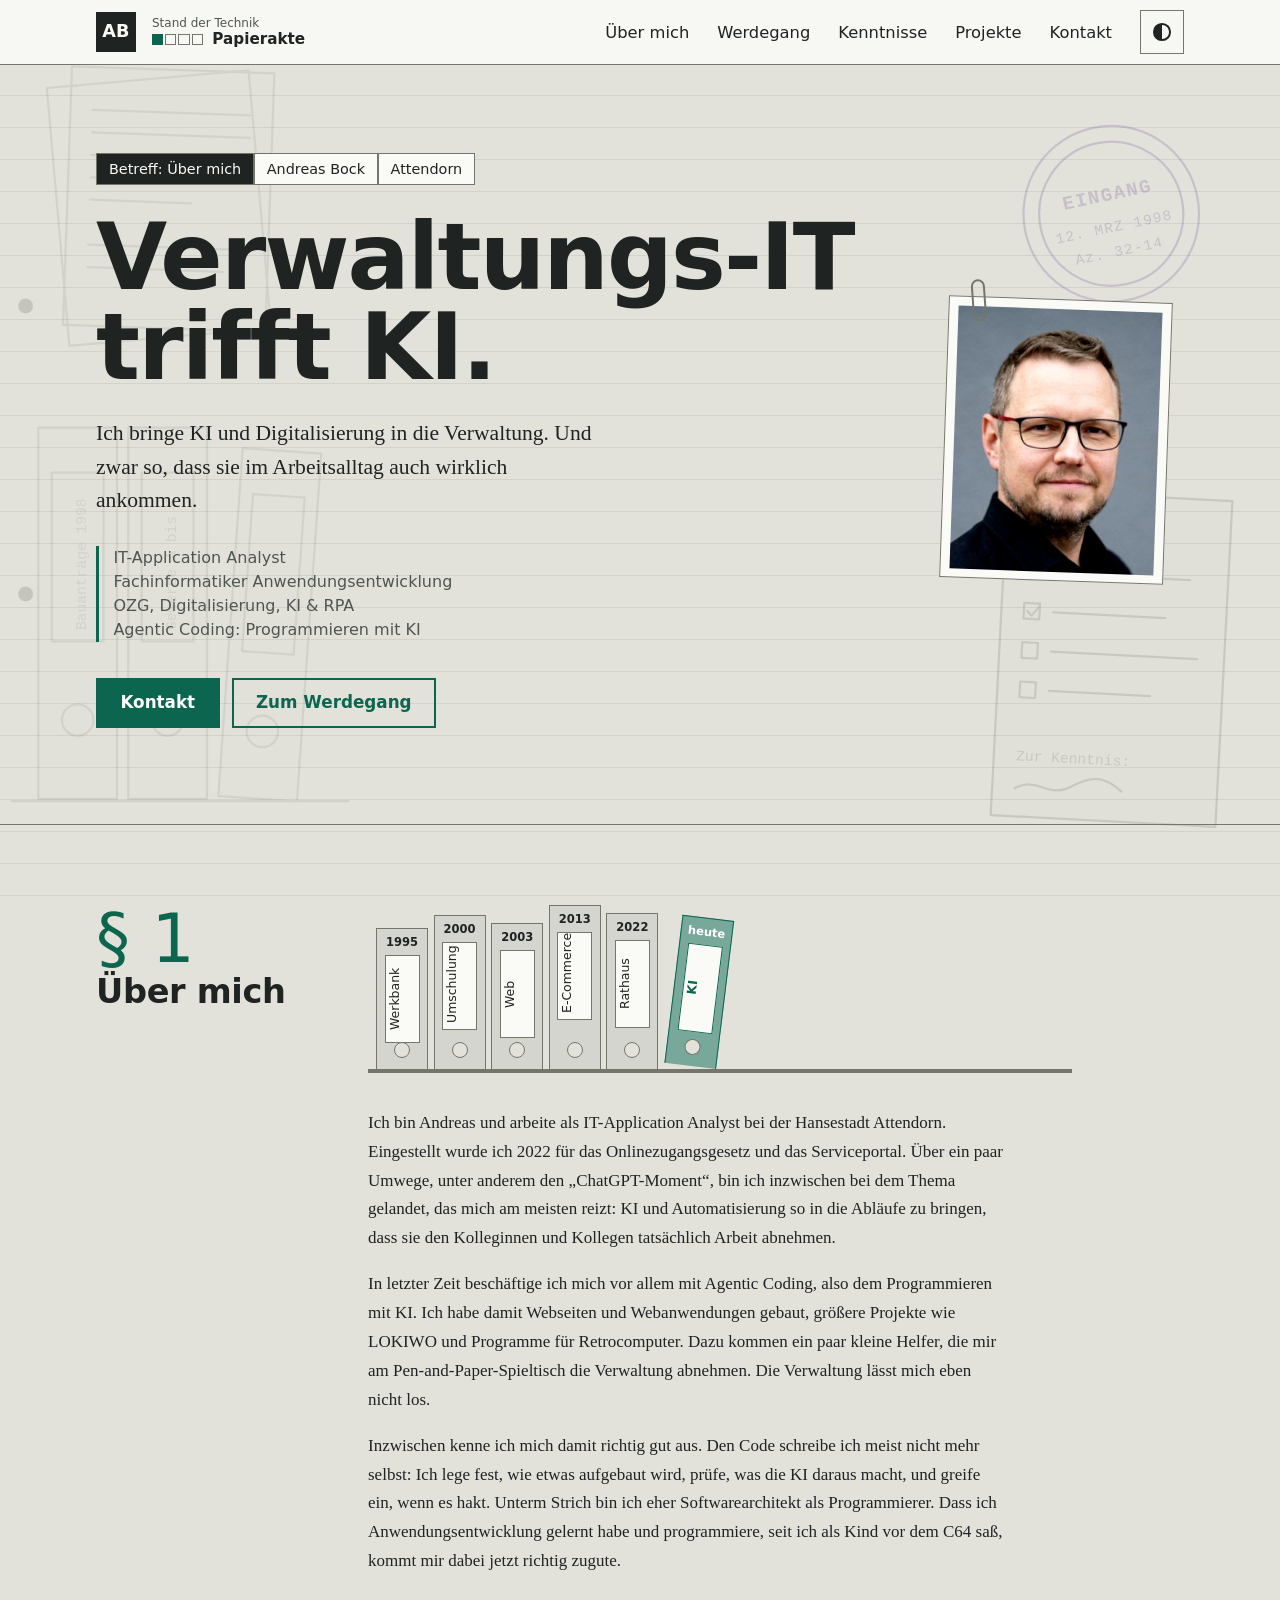
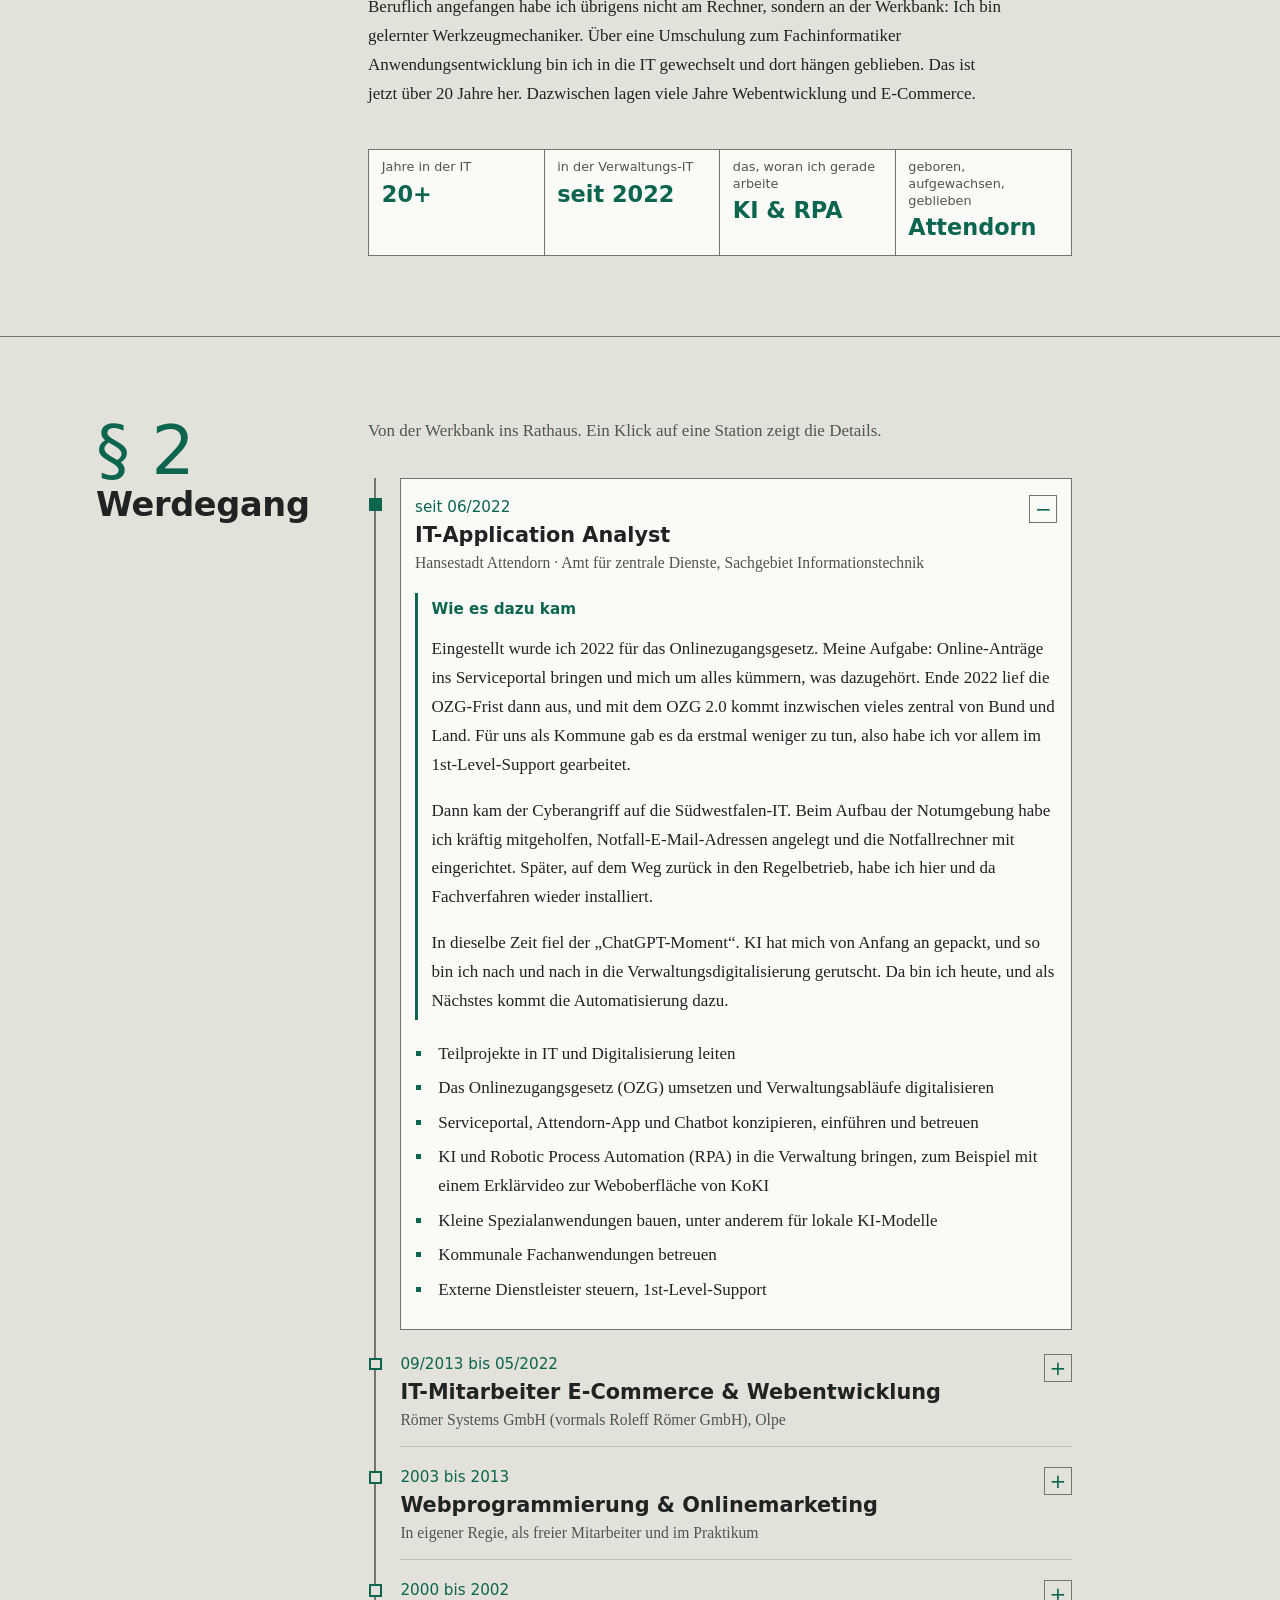
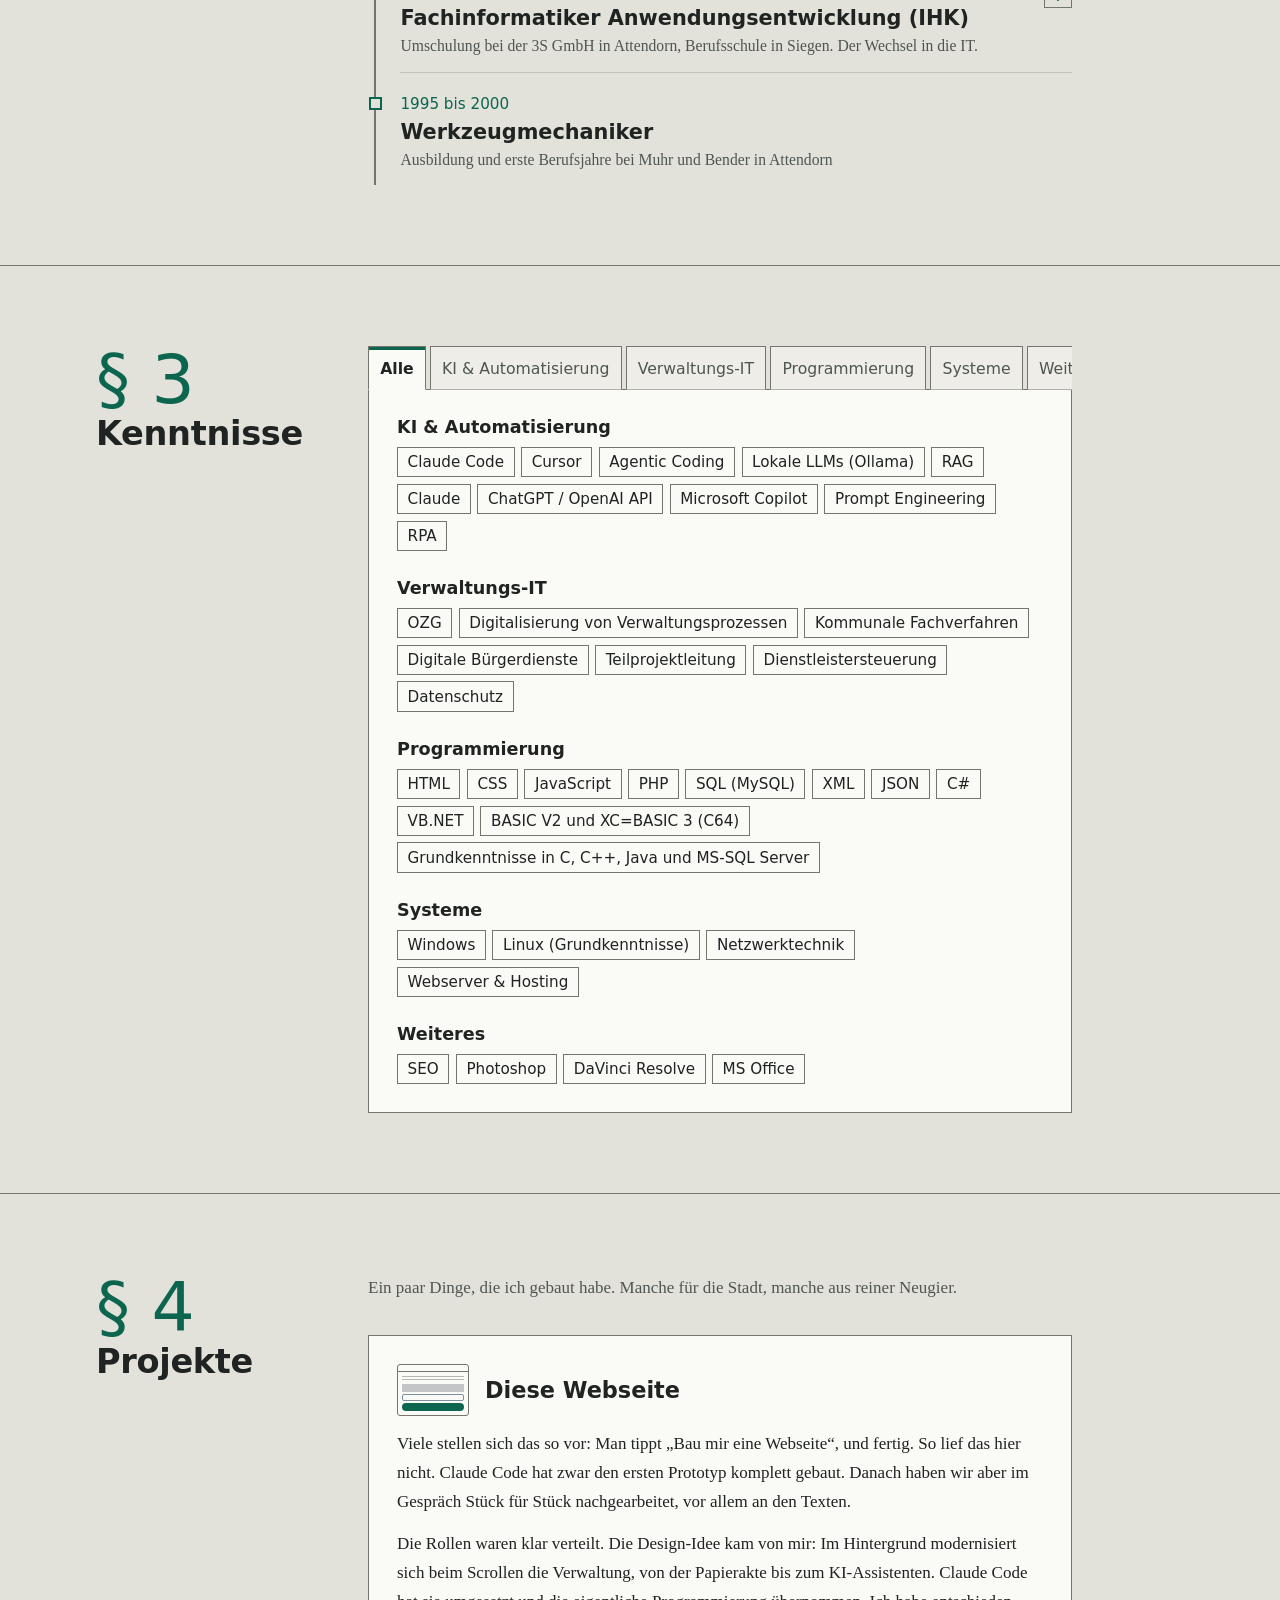
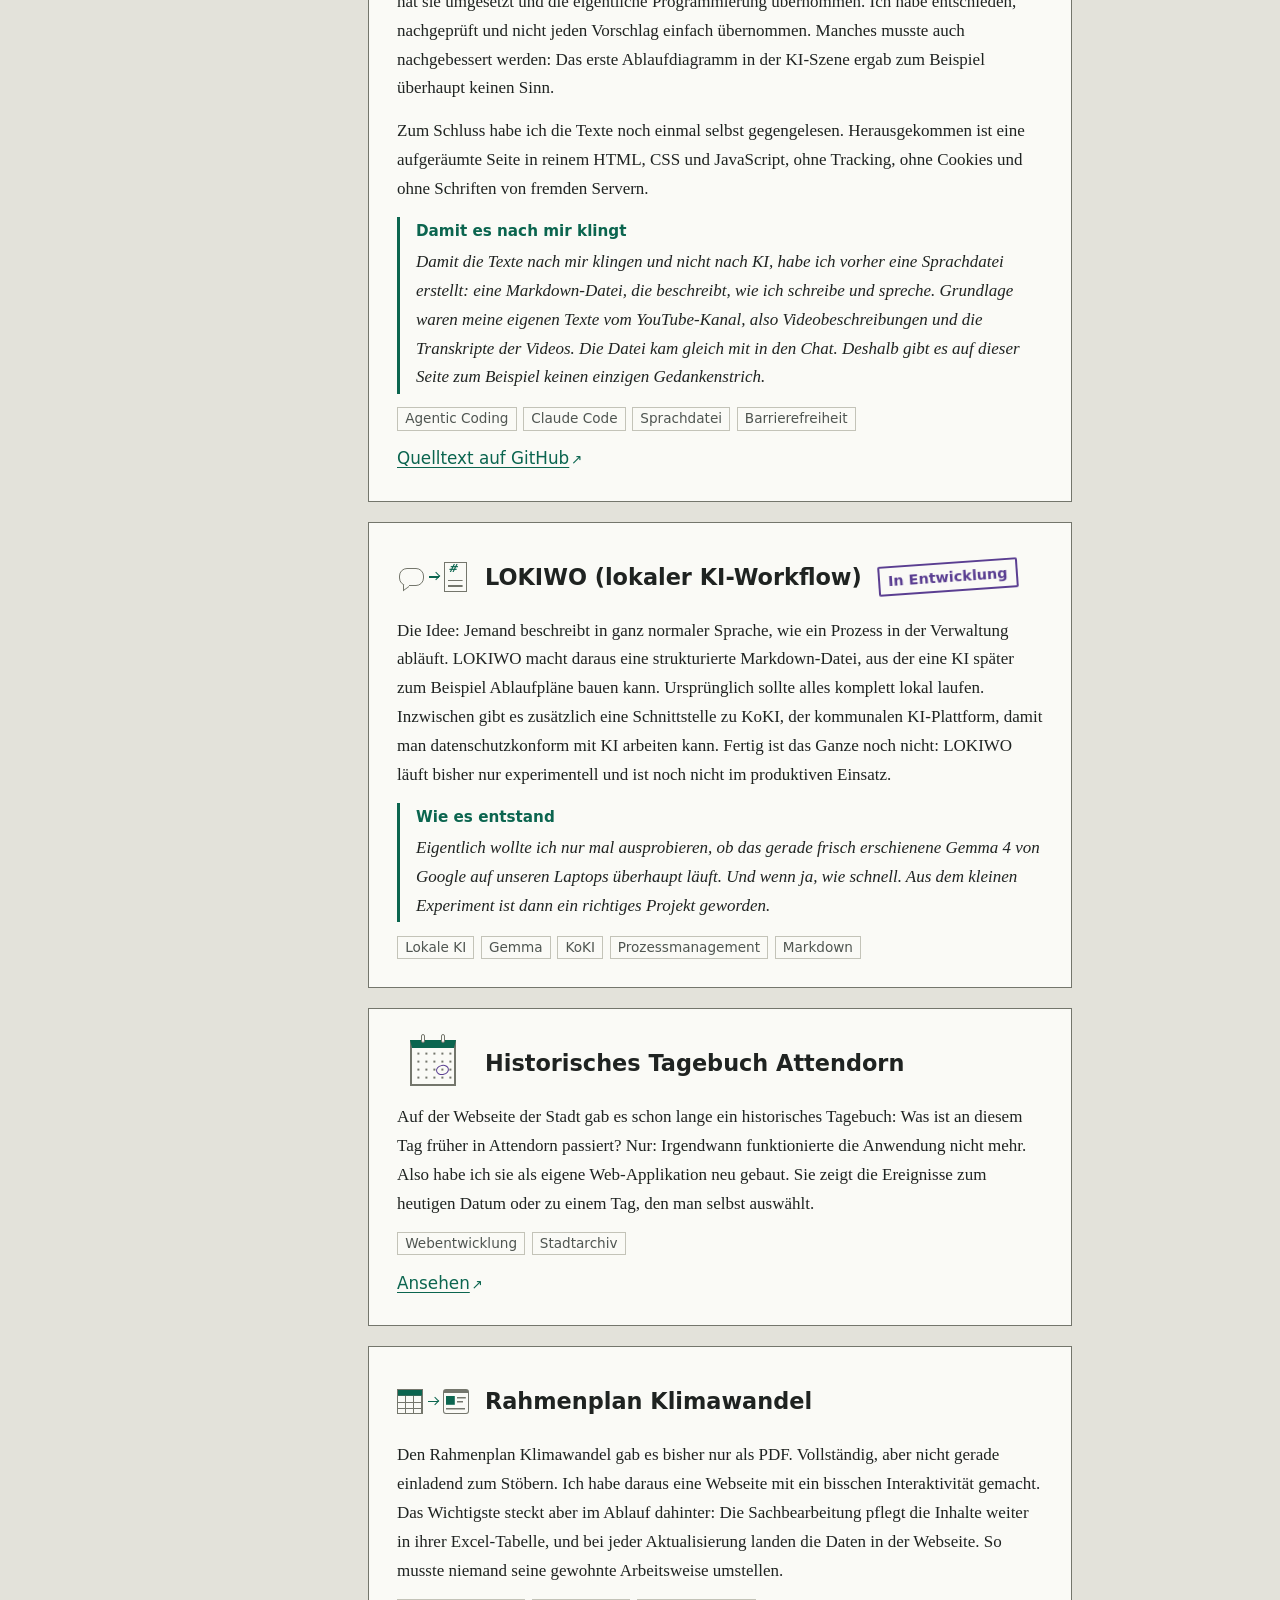
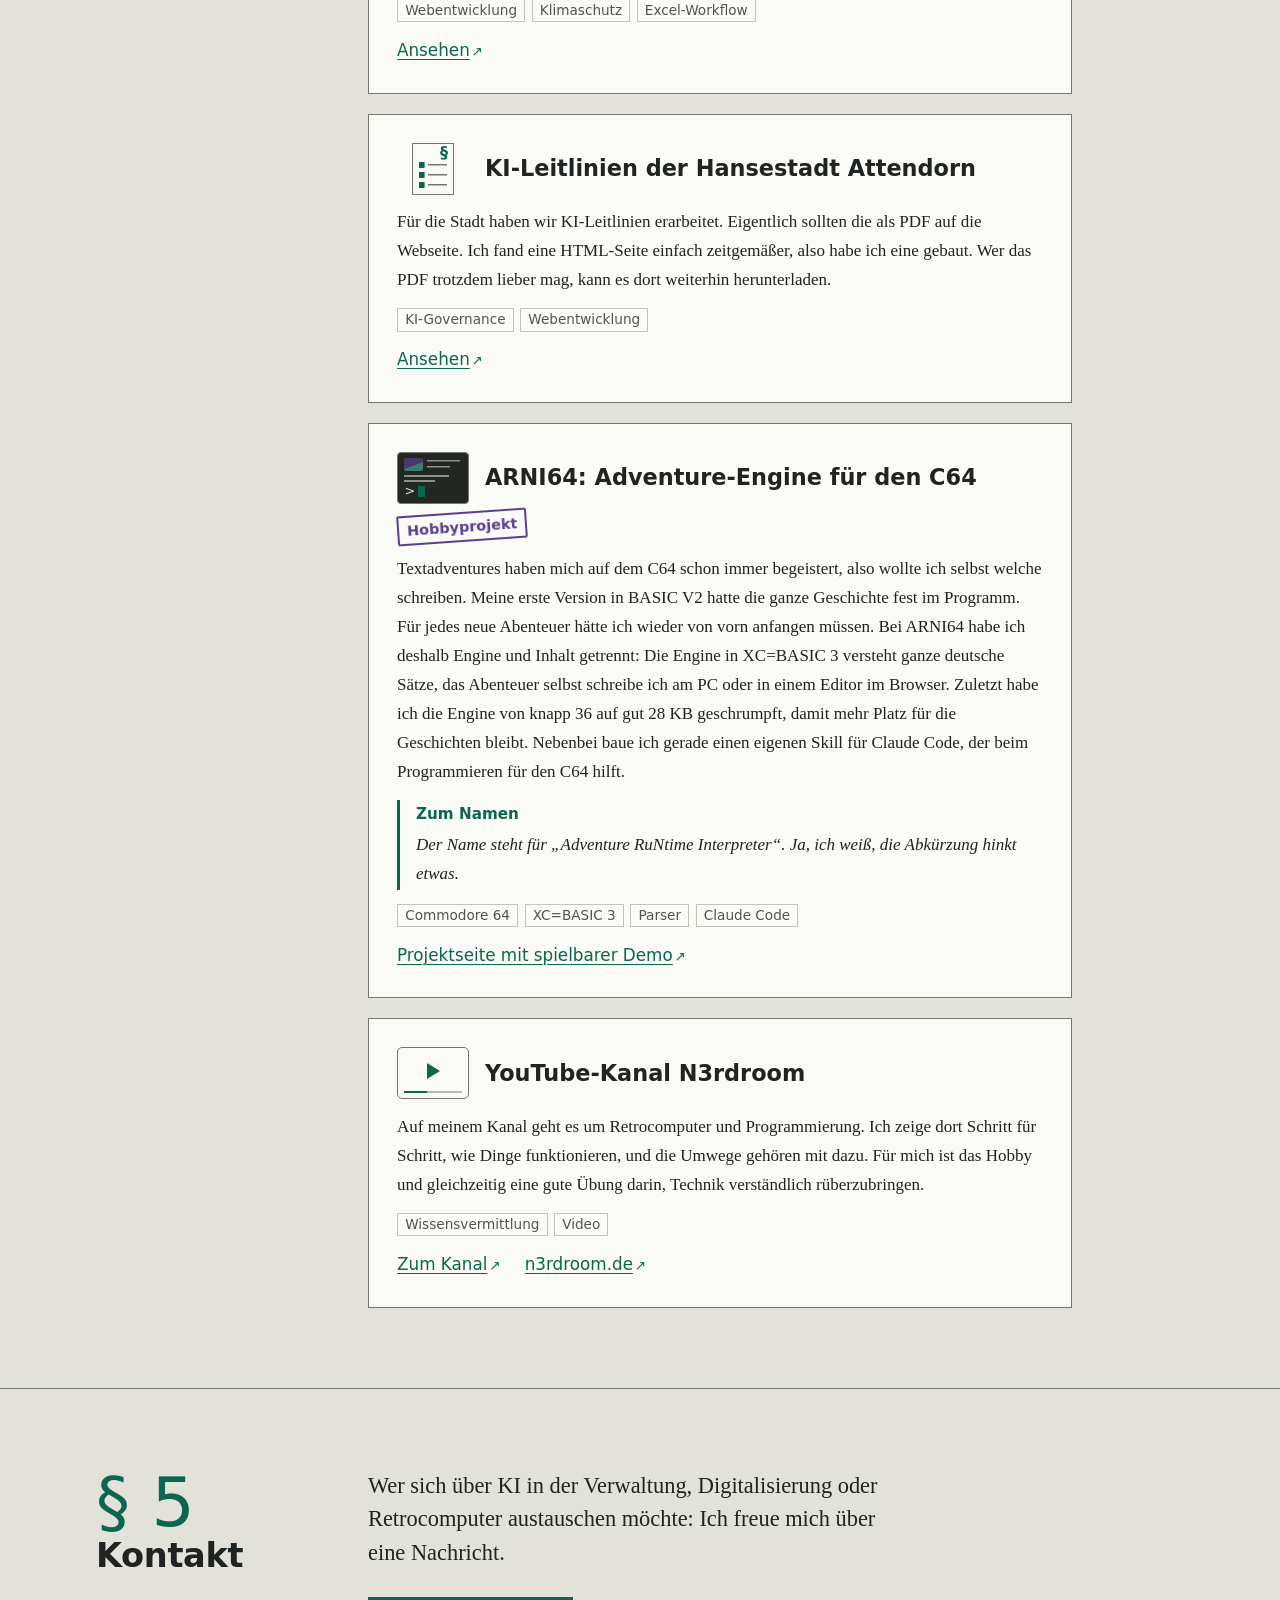
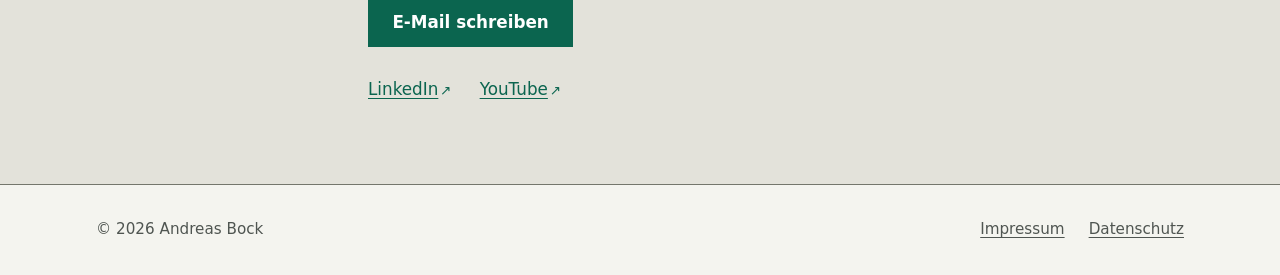
==== commit 53a2dc3e: "Grafiken aus CSS und Umschalter für helles und dunkles Design Über „Über mich“ steht der Werdegang a" ====
--- a/index.html
+++ b/index.html
@@ -212,6 +212,13 @@
         <li><a href="#kenntnisse">Kenntnisse</a></li>
         <li><a href="#projekte">Projekte</a></li>
         <li><a href="#kontakt">Kontakt</a></li>
+        <!-- Umschalter hell/dunkel, braucht JavaScript und wird sonst ausgeblendet -->
+        <li class="nav__theme">
+          <button class="theme-toggle" type="button" aria-pressed="false">
+            <span class="theme-toggle__icon" aria-hidden="true"></span>
+            <span class="theme-toggle__text">Dunkles Design</span>
+          </button>
+        </li>
       </ul>
     </nav>
   </header>
@@ -256,6 +263,15 @@
           <h2 class="section__title" id="ueber-mich-titel">Über mich</h2>
         </header>
         <div class="section__body about">
+          <!-- Experiment: Werdegang als Ordnerregal, reines CSS -->
+          <div class="registratur" aria-hidden="true">
+            <span class="ordner"><b>1995</b><em>Werkbank</em></span>
+            <span class="ordner"><b>2000</b><em>Umschulung</em></span>
+            <span class="ordner"><b>2003</b><em>Web</em></span>
+            <span class="ordner"><b>2013</b><em>E-Commerce</em></span>
+            <span class="ordner"><b>2022</b><em>Rathaus</em></span>
+            <span class="ordner ordner--aktuell"><b>heute</b><em>KI</em></span>
+          </div>
           <p>
             Ich bin Andreas und arbeite als IT-Application Analyst bei der Hansestadt Attendorn.
             Eingestellt wurde ich 2022 für das Onlinezugangsgesetz und das Serviceportal. Über ein
--- a/assets/css/style.css
+++ b/assets/css/style.css
@@ -24,6 +24,8 @@
   --accent-soft: #dde9e2;
   --on-accent: #ffffff;
   --stempel: #5a3e91;         /* Stempelkissen */
+  --bildschirm: #232724;      /* Monitor in den Projekt-Grafiken, in beiden Modi dunkel */
+  --bildschirm-text: #e4e5df;
   --focus: #b8420d;
 
   /* Epochen-Hintergründe */
@@ -49,8 +51,11 @@
   --rand: 14rem;              /* Breite der Randspalte */
 }
 
+/* Dunkles Design: folgt der Systemeinstellung, außer jemand hat oben im Menü
+   umgeschaltet (data-theme am <html>). Die Werte stehen deshalb zweimal. */
 @media (prefers-color-scheme: dark) {
-  :root {
+  :root:not([data-theme="light"]) {
+    color-scheme: dark;
     --text: #e4e5df;
     --muted: #a7aaa2;
     --line: #3a3d38;
@@ -61,6 +66,8 @@
     --accent-soft: #1b2e27;
     --on-accent: #08201a;
     --stempel: #b7a3e8;
+    --bildschirm: #0d0e0d;
+    --bildschirm-text: #e4e5df;
     --focus: #f59a5b;
 
     --akte-bg: #1a1b19;
@@ -77,6 +84,36 @@
     --ki-ink: #a49be6;
   }
 }
+:root[data-theme="dark"] {
+  color-scheme: dark;
+  --text: #e4e5df;
+  --muted: #a7aaa2;
+  --line: #3a3d38;
+  --line-strong: #6a6e66;
+  --surface: #222421;
+  --accent: #72c4a7;
+  --accent-strong: #a0dcc6;
+  --accent-soft: #1b2e27;
+  --on-accent: #08201a;
+  --stempel: #b7a3e8;
+  --bildschirm: #0d0e0d;
+  --bildschirm-text: #e4e5df;
+  --focus: #f59a5b;
+
+  --akte-bg: #1a1b19;
+  --akte-ink: #9c9b8c;
+  --akte-linie: rgb(220 225 215 / 0.05);
+  --akte-loch: rgb(0 0 0 / 0.45);
+  --pdf-bg: #17181b;
+  --pdf-ink: #8b939e;
+  --pdf-blatt: rgb(255 255 255 / 0.03);
+  --web-bg: #111920;
+  --web-ink: #7e9db6;
+  --web-raster: rgb(140 180 210 / 0.06);
+  --ki-bg: #16141f;
+  --ki-ink: #a49be6;
+}
+:root[data-theme="light"] { color-scheme: light; }
 
 /* ---------- Grundlagen ---------- */
 
@@ -373,7 +410,46 @@
 .nav__toggle[aria-expanded="true"] .nav__toggle-bar::after { transform: translateY(-6px) rotate(-45deg); }
 
 @media (min-width: 861px) {
-  .nav__menu { display: flex; gap: 1.75rem; }
+  .nav__menu { display: flex; align-items: center; gap: 1.75rem; }
+}
+
+/* Umschalter hell/dunkel: am Desktop nur das Symbol oben rechts, im Handy-Menü mit Text */
+.nav__theme { display: none; }
+.js .nav__theme { display: block; }
+.theme-toggle {
+  display: inline-flex;
+  align-items: center;
+  gap: 0.6rem;
+  min-width: 2.75rem;
+  min-height: 2.75rem;
+  padding: 0 0.6rem;
+  border: 1.5px solid var(--line-strong);
+  background: transparent;
+  color: var(--text);
+  font: inherit;
+  font-family: var(--din);
+  cursor: pointer;
+}
+.theme-toggle:hover { border-color: var(--accent); color: var(--accent); }
+.theme-toggle__icon {           /* halb gefüllter Kreis, das übliche Zeichen für Kontrast */
+  flex: none;
+  width: 1.1rem; height: 1.1rem;
+  border: 2px solid currentColor;
+  border-radius: 50%;
+  background: linear-gradient(90deg, currentColor 50%, transparent 50%);
+  transition: transform 0.25s;
+}
+.theme-toggle[aria-pressed="true"] .theme-toggle__icon { transform: rotate(180deg); }
+.theme-toggle[aria-pressed="true"] { border-color: var(--accent); background: var(--accent-soft); }
+@media (min-width: 861px) {
+  .theme-toggle { justify-content: center; padding: 0; }
+  .theme-toggle__text {
+    position: absolute;
+    width: 1px; height: 1px;
+    overflow: hidden;
+    clip: rect(0 0 0 0);
+    white-space: nowrap;
+  }
 }
 
 /* Auf schmalen Bildschirmen klappt das Menü unter der Kopfzeile auf. Ohne JavaScript
@@ -392,6 +468,12 @@
   .js .nav__menu.is-open { display: block; }
   .js .nav__menu a { display: block; padding: 0.8rem 0.25rem; border-bottom: 1px solid var(--line); font-size: 1.1rem; }
   .js .nav__menu li:last-child a { border-bottom: 0; }
+  .js .theme-toggle {
+    width: 100%;
+    margin: 0.6rem 0 0.25rem;
+    padding: 0 0.75rem;
+    font-size: 1.1rem;
+  }
 }
 
 /* ---------- Hero ---------- */
@@ -800,3 +882,332 @@
 .legal address { font-style: normal; margin-bottom: 1em; }
 .legal__back { display: inline-block; margin-bottom: 2rem; font-family: var(--din); font-size: 1.05rem; }
 .legal__stand { margin-top: 2.5rem; color: var(--muted); font-family: var(--din); font-size: 0.9rem; }
+
+/* ==========================================================================
+   Experiment: Grafiken aus reinem CSS (keine Bilddateien, alles über Tokens)
+   ========================================================================== */
+
+/* ---------- Über mich: Werdegang als Ordnerregal ---------- */
+
+.registratur {
+  display: flex;
+  align-items: flex-end;
+  gap: 0.35rem;
+  height: 10.5rem;
+  margin-bottom: 2.25rem;
+  padding: 0 0.5rem;
+  border-bottom: 4px solid var(--line-strong); /* Regalbrett */
+}
+.ordner {
+  position: relative;
+  display: flex;
+  flex-direction: column;
+  align-items: center;
+  flex: none;
+  width: clamp(2.6rem, 9vw, 3.25rem);
+  padding-top: 0.45rem;
+  background: color-mix(in srgb, var(--line-strong) 28%, var(--surface));
+  border: 1.5px solid var(--line-strong);
+  border-bottom: 0;
+  font-family: var(--din);
+  line-height: 1.1;
+}
+.ordner:nth-child(1) { height: 86%; }
+.ordner:nth-child(2) { height: 94%; }
+.ordner:nth-child(3) { height: 89%; }
+.ordner:nth-child(4) { height: 100%; }
+.ordner:nth-child(5) { height: 95%; }
+.ordner:nth-child(6) { height: 91%; }
+.ordner b {                    /* Jahreszahl oben auf dem Rücken */
+  font-size: 0.72rem;
+  font-weight: 600;
+  color: var(--text);
+}
+.ordner em {                   /* Rückenschild */
+  margin-top: 0.4rem;
+  padding: 0.35rem 0.1rem;
+  height: 5.5rem;
+  width: 70%;
+  background: var(--surface);
+  border: 1px solid var(--line-strong);
+  font-size: 0.78rem;
+  font-style: normal;
+  text-align: center;
+  white-space: nowrap;
+  writing-mode: vertical-rl;
+  transform: rotate(180deg);
+  color: var(--text);
+}
+.ordner::after {               /* Griffloch */
+  content: "";
+  position: absolute;
+  bottom: 0.7rem;
+  width: 1rem; height: 1rem;
+  border: 1.5px solid var(--line-strong);
+  border-radius: 50%;
+  background: var(--akte-bg);
+}
+/* Der aktuelle Ordner: Grünstift, lehnt am Ende des Regals */
+.ordner--aktuell {
+  background: color-mix(in srgb, var(--accent) 55%, var(--surface));
+  border-color: var(--accent);
+  transform: rotate(7deg);
+  transform-origin: bottom right;
+}
+.ordner--aktuell b { color: var(--on-accent); }
+.ordner--aktuell em { border-color: var(--accent); color: var(--accent); font-weight: 600; }
+
+/* ---------- Projekte: kleine Zeichnung neben dem Titel ---------- */
+
+.grafik {
+  position: relative;
+  display: inline-flex;
+  align-items: center;
+  justify-content: center;
+  flex: none;
+  width: 4.5rem;
+  height: 3.25rem;
+  color: var(--line-strong);
+}
+.grafik i { display: none; position: relative; }
+
+/* Diese Webseite: Browserfenster mit den vier Epochen */
+.grafik--webseite {
+  display: grid;
+  grid-template-columns: 1fr;
+  grid-template-rows: 0.45rem repeat(4, 1fr);
+  justify-content: stretch;
+  align-items: stretch;
+  gap: 2px;
+  padding: 0 4px 4px;
+  border: 1.5px solid currentColor;
+  border-radius: 3px;
+}
+.grafik--webseite::before { content: ""; border-bottom: 1.5px solid currentColor; margin: 0 -4px; }
+.grafik--webseite i { display: block; }
+.grafik--webseite i:nth-child(1) { background: repeating-linear-gradient(180deg, transparent 0 2px, color-mix(in srgb, var(--akte-ink) 45%, transparent) 2px 3px); }
+.grafik--webseite i:nth-child(2) { background: color-mix(in srgb, var(--pdf-ink) 35%, transparent); }
+.grafik--webseite i:nth-child(3) { border: 1.5px solid color-mix(in srgb, var(--web-ink) 70%, transparent); border-radius: 2px; }
+.grafik--webseite i:nth-child(4) { background: var(--accent); border-radius: 4px; }
+
+/* LOKIWO: aus gesprochener Sprache wird eine Markdown-Datei */
+.grafik--lokiwo { gap: 0.3rem; }
+.grafik--lokiwo i:nth-child(1) {            /* Sprechblase */
+  display: block;
+  width: 1.55rem; height: 1.1rem;
+  border: 1.5px solid currentColor;
+  border-radius: 0.5rem;
+}
+.grafik--lokiwo i:nth-child(1)::after {
+  content: "";
+  position: absolute;
+  left: 0.2rem; bottom: -0.3rem;
+  width: 0.4rem; height: 0.4rem;
+  border-left: 1.5px solid currentColor;
+  border-bottom: 1.5px solid currentColor;
+  background: var(--surface);
+  transform: skewY(-35deg);
+}
+.grafik--lokiwo i:nth-child(2),
+.grafik--tabelle i:nth-child(2) {           /* Pfeil */
+  display: block;
+  width: 0.65rem; height: 1.5px;
+  background: var(--accent);
+}
+.grafik--lokiwo i:nth-child(2)::after,
+.grafik--tabelle i:nth-child(2)::after {
+  content: "";
+  position: absolute;
+  right: 0; top: -3px;
+  width: 6px; height: 6px;
+  border-top: 1.5px solid var(--accent);
+  border-right: 1.5px solid var(--accent);
+  transform: rotate(45deg);
+}
+.grafik--lokiwo i:nth-child(3) {            /* Markdown-Seite */
+  display: block;
+  width: 1.45rem; height: 1.9rem;
+  border: 1.5px solid currentColor;
+  background:
+    repeating-linear-gradient(180deg, transparent 0 4px, currentColor 4px 5.5px) no-repeat 0.2rem 0.8rem / calc(100% - 0.4rem) 0.9rem;
+}
+.grafik--lokiwo i:nth-child(3)::before {
+  content: "#";
+  position: absolute;
+  left: 0.2rem; top: 0;
+  font-family: var(--din);
+  font-size: 0.7rem;
+  font-weight: 700;
+  line-height: 1.1;
+  color: var(--accent);
+}
+
+/* Historisches Tagebuch: Abreißkalender, ein Tag angestrichen */
+/* Raster: 5 Spalten x 4 Zeilen, Zelle 0.5rem. Der Kringel sitzt im selben Raster
+   (Spalte 4, Zeile 3), damit er genau einen Punkt umschließt. */
+.grafik--kalender {
+  --zelle: 0.5rem;
+  --kal-x: calc((4.5rem - 2.9rem) / 2 + 2px + 0.15rem);  /* linker Rand des Rasters */
+  --kal-y: calc((3.25rem - 2.9rem) / 2 + 0.55rem + 0.1rem); /* oberer Rand des Rasters */
+}
+.grafik--kalender i:nth-child(1) {
+  display: block;
+  width: 2.9rem; height: 2.9rem;
+  border: 2px solid currentColor;
+  border-top: 0.55rem solid var(--accent);
+  background: radial-gradient(circle, currentColor 1.2px, transparent 1.5px)
+    0.15rem 0.1rem / var(--zelle) var(--zelle);
+}
+.grafik--kalender i:nth-child(1)::before,
+.grafik--kalender i:nth-child(1)::after {   /* Ringe */
+  content: "";
+  position: absolute;
+  top: -0.85rem;
+  width: 0.25rem; height: 0.55rem;
+  border: 1.5px solid currentColor;
+  border-radius: 2px;
+  background: var(--surface);
+}
+.grafik--kalender i:nth-child(1)::before { left: 0.55rem; }
+.grafik--kalender i:nth-child(1)::after { right: 0.55rem; }
+.grafik--kalender i:nth-child(2) {          /* Kringel um genau einen Tag */
+  display: block;
+  position: absolute;
+  left: calc(var(--kal-x) + 3.5 * var(--zelle) - 0.4rem);
+  top: calc(var(--kal-y) + 2.5 * var(--zelle) - 0.32rem);
+  width: 0.8rem; height: 0.64rem;
+  border: 1.5px solid var(--stempel);
+  border-radius: 50%;
+  transform: rotate(-12deg);
+}
+
+/* Rahmenplan Klimawandel: aus der Tabelle wird eine Webseite */
+.grafik--tabelle { gap: 0.3rem; }
+.grafik--tabelle i:nth-child(1) {
+  display: block;
+  width: 1.6rem; height: 1.6rem;
+  border: 1.5px solid currentColor;
+  background:
+    linear-gradient(var(--accent), var(--accent)) no-repeat 0 0 / 100% 0.35rem,
+    repeating-linear-gradient(90deg, transparent 0 calc(0.5rem - 1px), currentColor calc(0.5rem - 1px) 0.5rem),
+    repeating-linear-gradient(180deg, transparent 0 calc(0.4rem - 1px), currentColor calc(0.4rem - 1px) 0.4rem);
+}
+.grafik--tabelle i:nth-child(3) {
+  display: block;
+  width: 1.6rem; height: 1.6rem;
+  border: 1.5px solid currentColor;
+  border-top-width: 0.3rem;
+  border-radius: 3px;
+  background:
+    linear-gradient(var(--accent), var(--accent)) no-repeat 0.15rem 0.2rem / 0.55rem 0.55rem,
+    linear-gradient(currentColor, currentColor) no-repeat 0.8rem 0.25rem / 0.55rem 1.5px,
+    linear-gradient(currentColor, currentColor) no-repeat 0.8rem 0.55rem / 0.4rem 1.5px,
+    linear-gradient(currentColor, currentColor) no-repeat 0.15rem 0.95rem / calc(100% - 0.3rem) 1.5px;
+}
+
+/* KI-Leitlinien: Dokument mit § und abgehakten Punkten */
+.grafik--leitlinien {
+  flex-direction: column;
+  align-items: flex-start;
+  justify-content: flex-end;
+  width: 2.6rem;
+  margin: 0 0.95rem;
+  padding: 0 0 0.35rem 0.35rem;
+  border: 1.5px solid currentColor;
+}
+.grafik--leitlinien::before {
+  content: "§";
+  position: absolute;
+  top: 0.1rem; right: 0.3rem;
+  font-family: var(--din);
+  font-size: 1rem;
+  font-weight: 600;
+  line-height: 1;
+  color: var(--accent);
+}
+.grafik--leitlinien i:nth-child(-n+3) {
+  display: block;
+  width: 1.75rem; height: 0.35rem;
+  margin-top: 0.28rem;
+  background:
+    linear-gradient(var(--accent), var(--accent)) no-repeat 0 0 / 0.35rem 100%,
+    linear-gradient(currentColor, currentColor) no-repeat 0.55rem 50% / calc(100% - 0.55rem) 1.5px;
+}
+
+/* ARNI64: Eingabezeile eines Textadventures mit blinkendem Cursor */
+.grafik--prompt {
+  flex-direction: column;
+  align-items: flex-start;
+  justify-content: flex-end;
+  gap: 0.22rem;
+  padding: 0 0.4rem 0.3rem;
+  background: var(--bildschirm);
+  border: 1.5px solid var(--line-strong);
+  border-radius: 4px;
+  color: var(--bildschirm-text);
+}
+.grafik--prompt::before {               /* Bild der Szene, oben links */
+  content: "";
+  position: absolute;
+  top: 0.35rem; left: 0.4rem;
+  width: 1.15rem; height: 0.8rem;
+  border-radius: 2px;
+  background:
+    linear-gradient(160deg, transparent 55%, color-mix(in srgb, var(--accent) 80%, var(--bildschirm-text)) 56%),
+    color-mix(in srgb, var(--stempel) 70%, var(--bildschirm));
+}
+.grafik--prompt::after {                /* zwei Zeilen neben dem Bild */
+  content: "";
+  position: absolute;
+  top: 0.48rem; left: 1.8rem;
+  width: 2.1rem; height: 0.45rem;
+  background:
+    linear-gradient(color-mix(in srgb, var(--bildschirm-text) 55%, transparent), color-mix(in srgb, var(--bildschirm-text) 55%, transparent)) no-repeat 0 0 / 100% 1.5px,
+    linear-gradient(color-mix(in srgb, var(--bildschirm-text) 55%, transparent), color-mix(in srgb, var(--bildschirm-text) 55%, transparent)) no-repeat 0 100% / 70% 1.5px;
+}
+.grafik--prompt i:nth-child(1),
+.grafik--prompt i:nth-child(2) {
+  display: block;
+  height: 1.5px;
+  background: color-mix(in srgb, currentColor 55%, transparent);
+}
+.grafik--prompt i:nth-child(1) { width: 2.8rem; }
+.grafik--prompt i:nth-child(2) { width: 1.9rem; }
+.grafik--prompt i:nth-child(3) {
+  display: inline-flex;
+  align-items: center;
+  gap: 0.2rem;
+  font-family: var(--din);
+  font-size: 0.8rem;
+  font-style: normal;
+  line-height: 1;
+}
+.grafik--prompt i:nth-child(3)::before { content: ">"; }
+.grafik--prompt i:nth-child(3)::after {
+  content: "";
+  width: 0.4rem; height: 0.7rem;
+  background: var(--accent);
+  animation: cursor 1.1s steps(1) infinite;
+}
+@keyframes cursor { 50% { opacity: 0; } }
+
+/* YouTube-Kanal: Videorahmen mit Abspielknopf und Fortschritt */
+.grafik--video {
+  border: 1.5px solid currentColor;
+  border-radius: 5px;
+}
+.grafik--video i:nth-child(1) {
+  display: block;
+  width: 0; height: 0;
+  margin-bottom: 0.3rem;
+  border-left: 0.85rem solid var(--accent);
+  border-top: 0.5rem solid transparent;
+  border-bottom: 0.5rem solid transparent;
+}
+.grafik--video i:nth-child(2) {
+  display: block;
+  position: absolute;
+  left: 0.35rem; right: 0.35rem; bottom: 0.35rem;
+  height: 2px;
+  background: linear-gradient(90deg, var(--accent) 0 40%, color-mix(in srgb, currentColor 50%, transparent) 40%);
+}
